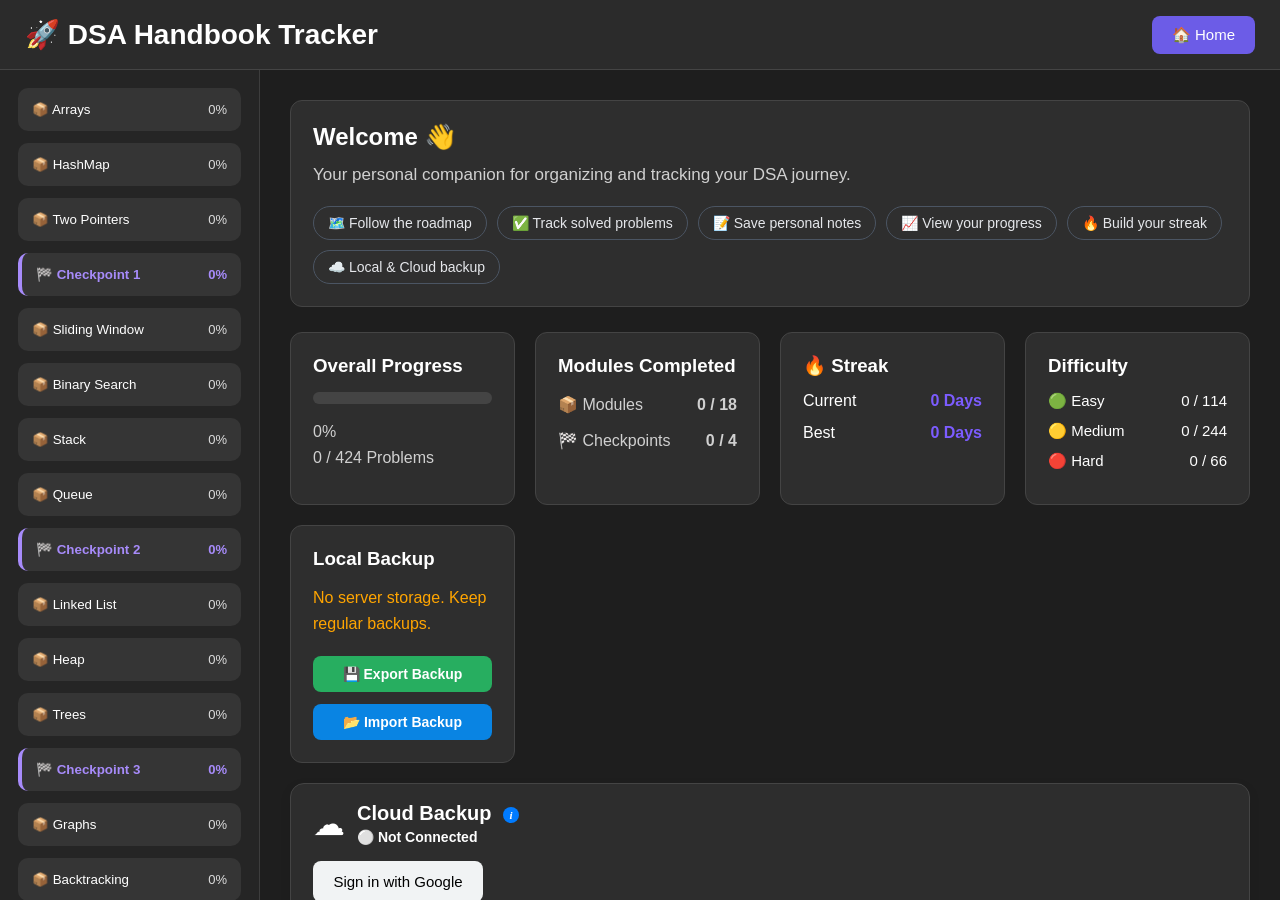
==== index.html @ e01d596f "change cloud sync layout and improve sync modal text confirmation" ====
<!DOCTYPE html>
<html lang="en">

<head>
    <meta charset="UTF-8">
    <meta name="viewport" content="width=device-width, initial-scale=1.0">
    <title>DSA Handbook Tracker</title>

    <link rel="icon" type="image/x-icon" href="./logos/favicon.ico">
    <link rel="icon" type="image/png" sizes="32x32" href="./logos/favicon-32x32.png">
    <link rel="icon" type="image/png" sizes="16x16" href="./logos/favicon-16x16.png">
    <link rel="apple-touch-icon" sizes="180x180" href="./logos/apple-touch-icon.png">

    <link href="https://cdn.jsdelivr.net/npm/quill@2/dist/quill.snow.css" rel="stylesheet">
    <link rel="stylesheet"
        href="https://cdnjs.cloudflare.com/ajax/libs/highlight.js/11.11.1/styles/github-dark.min.css">
    <link rel="stylesheet" href="style.css">
</head>

<body>

    <!-- ================= HEADER ================= -->

    <header class="topbar">
        <h1>🚀 DSA Handbook Tracker</h1>

        <button id="homeBtn" class="home-btn">
            🏠 Home
        </button>
    </header>

    <!-- ================= MAIN LAYOUT ================= -->

    <div id="dashboard">

        <!-- Sidebar -->
        
        <aside id="moduleList">
            <!-- Generated by JavaScript -->
        </aside>

        <!-- Content -->
         
        <main id="moduleContent">

            <!-- ================= HOME PAGE ================= -->

            <section id="homePage">
                <div class="dashboard-card">

                    <h2>Welcome 👋</h2>
                    <p class="welcome-subtitle">
                        Your personal companion for organizing and tracking your DSA journey.
                    </p>

                    <div class="welcome-features">
                        <span>🗺️ Follow the roadmap</span>
                        <span>✅ Track solved problems</span>
                        <span>📝 Save personal notes</span>
                        <span>📈 View your progress</span>
                        <span>🔥 Build your streak</span>
                        <span>☁️ Local & Cloud backup</span>
                    </div>

                </div>

                <div class="dashboard-grid">

                    <!-- Overall Progress -->

                    <div class="dashboard-card">
                        <h3>Overall Progress</h3>
                        <div class="progress-bar">
                            <div id="overallProgressBar"></div>
                        </div>
                        <p id="overallProgressText">
                            0%
                        </p>
                        <p id="overallSolvedText">
                            0 / 0 Problems
                        </p>
                    </div>

                    <!-- Modules Completed -->

                    <div class="dashboard-card">
                        <h3>Modules Completed</h3>
                        <p id="moduleCompletedText">
                            0 / 0
                        </p>
                    </div>

                    <!-- Streak -->

                    <div class="dashboard-card">
                        <h3>🔥 Streak</h3>
                        <div class="streak-item">
                            <span>Current</span>
                            <span id="currentStreak">0 Days</span>
                        </div>

                        <div class="streak-item">
                            <span>Best</span>
                            <span id="bestStreak">0 Days</span>
                        </div>
                    </div>

                    <!-- Difficulty Module -->

                    <div class="dashboard-card">
                        <h3>Difficulty</h3>

                        <div class="difficulty-row">
                            <span class="easy-text">🟢 Easy</span>
                            <span id="easyCount">0</span>
                        </div>

                        <div class="difficulty-row">
                            <span class="medium-text">🟡 Medium</span>
                            <span id="mediumCount">0</span>
                        </div>

                        <div class="difficulty-row">
                            <span class="hard-text">🔴 Hard</span>
                            <span id="hardCount">0</span>
                        </div>
                    </div>

                    <!-- Backup -->

                    <div class="dashboard-card">

                        <h3>Local Backup</h3>
                        <p style="color:orange">
                            No server storage.
                            Keep regular backups.
                        </p>

                        <div class="backup-buttons">
                            <button id="exportBtn">
                                💾 Export Backup
                            </button>
                            <button id="importBtn">
                                📂 Import Backup
                            </button>
                        </div>
                    </div>
                </div>

                <!-- ===========================
                    CLOUD SYNC
                ============================ -->

                <div class="cloud-sync-card">
                    <div class="cloud-header">
                        <span class="cloud-icon">☁</span>
                        <div>
                            <h3>
                                Cloud Backup
                                    <span 
                                    title="Useful for backing up data and syncing progress seamlessly across multiple devices." 
                                    style="background-color: #007bff; color: #ffffff; border: none; border-radius: 50%; width: 16px; height: 16px; padding: 0; font-size: 11px; font-weight: bold; font-family: 'Georgia', serif; font-style: italic; margin-left: 6px; vertical-align: middle; display: inline-flex; align-items: center; justify-content: center;">
                                    i
                                    </span>
                            </h3>
                            <!-- Minimal HTML native tooltip icon button -->
                            
                            <p id="syncStatus">
                                ⚪ Not Connected
                            </p>
                        </div>
                    </div>

                    <button
                        id="googleLoginBtn"
                        class="cloud-btn">
                        Sign in with Google
                    </button>

                    <div class="cloud-user-row">
                        <div id="userInfo" class="user-info" style="display:none;">
                            <img
                                id="userPhoto"
                                class="user-photo"
                                src=""
                                alt="User">
                            <div>
                                <div id="userName"></div>
                                <div id="userEmail"></div>
                            </div>
                        </div>

                        <div class="cloud-actions">
                            <button
                                id="uploadBtn"
                                class="cloud-btn primary"
                                style="display:none;">
                                ☁ Upload
                            </button>

                            <button
                                id="restoreBtn"
                                class="cloud-btn primary"
                                style="display:none;">
                                📥 Restore
                            </button>
                        </div>
                    </div>

                    <div class="cloud-signout">
                        <button
                            id="signOutBtn"
                            class="cloud-btn"
                            style="display:none;">
                            Sign Out
                        </button>
                    </div>
                </div>
            </section>

            <!-- ================= MODULE PAGE ================= -->

            <section id="modulePage">
                <!-- Generated by JavaScript -->
            </section>
            
            <footer class="footer">
                <p>
                    © 2026 DSA Handbook Tracker • Created by
                    <strong>Rakib Islam</strong>
                </p>

                <p>
                    📧 Email: irakib3698@gmail.com
                    &nbsp;|&nbsp;
                    💼 GitHub: github.com/rakib-islam98
                </p>
            </footer>
        </main>
    </div>

    <!-- ================= NOTES MODAL ================= -->

    <div id="noteModal" class="modal">
        <div class="modal-content">
            <div class="modal-header">
                <h2 id="noteTitle">
                    Pattern Notes
                </h2>
                <button id="closeModal">
                    ✕
                </button>
            </div>

            <!-- Later this textarea will become a Quill editor -->

            <div id="noteEditor" style="height:380px;"></div>
            <div class="modal-footer">
                <button id="editNoteBtn">
                    ✏ Edit
                </button>
                <button id="saveNoteBtn" style="display:none;">
                    💾 Save
                </button>
            </div>
        </div>
    </div>

    <div id="discardModal" class="modal">
        <div class="confirm-box">
            <h3>Discard Changes?</h3>
            <p>
                You have unsaved changes.

                They will be lost if you close now.
            </p>

            <div class="confirm-buttons">
                <button id="cancelDiscard">
                    Cancel
                </button>

                <button id="confirmDiscard">
                    Discard
                </button>
            </div>
        </div>
    </div>

    <div id="restoreModal" class="modal">
        <div class="confirm-box">
            <h3>📥 Restore Backup</h3>
            <p>
                This will overwrite your current progress, notes, and settings.

                This action cannot be undone.
            </p>

            <div class="confirm-buttons">
                <button id="cancelRestore">
                    Cancel
                </button>

                <button id="confirmRestore">
                    Restore Backup
                </button>
            </div>
        </div>
    </div>

    <div id="cloudRestoreModal" class="modal">
        <div class="confirm-box">
            <h3>☁ Cloud Backup Found</h3>
            <p>
                A backup was found in your Google Drive.
            </p>

            <div class="backup-info">
                <div class="backup-row">
                    <span><strong>Cloud Backup</strong></span>
                    <span id="cloudBackupTime">--</span>
                </div>
            </div>

            <p>
                Restoring will replace your current local progress.
                This action cannot be undone.
            </p>

            <div class="confirm-buttons">
                <button id="cancelCloudRestore">
                    Cancel
                </button>
                <button id="confirmCloudRestore">
                    Restore Backup
                </button>
            </div>
        </div>
    </div>

    <div id="cloudUploadModal" class="modal">
        <div class="confirm-box">
            <h3  id="uploadModalTitle"></h3>
            <p  id="uploadModalMessage"></p>

            <div class="confirm-buttons">
                <button id="cancelCloudUpload">
                    Cancel
                </button>
                <button id="confirmCloudUpload">
                    Upload
                </button>
            </div>
        </div>
    </div>

    <input
    type="file"
    id="importFile"
    accept=".json"
    style="display:none">

    <div id="toast"></div>

    <script src="https://cdn.jsdelivr.net/npm/quill@2/dist/quill.js"></script>
    <script src="https://cdnjs.cloudflare.com/ajax/libs/highlight.js/11.11.1/highlight.min.js"></script>
    <script src="https://cdnjs.cloudflare.com/ajax/libs/highlight.js/11.11.1/languages/java.min.js"></script>
    <script src="https://accounts.google.com/gsi/client"></script>
    <script src="script.js"></script>
    <script src="google-sync.js"></script>

</body>

</html>
---- style.css ----
/* ===========================
   GLOBAL
=========================== */

* {
    margin: 0;
    padding: 0;
    box-sizing: border-box;
}

body {
    font-family: Segoe UI, Arial, sans-serif;
    background: #1e1e1e;
    color: #ffffff;
    overflow: hidden;
}

/* ===========================
   HEADER
=========================== */

h2 {
    margin-bottom: 20px;
}

h3 {
    margin-bottom: 15px;
}

.practice h3 {
    margin-bottom: 20px;
}

.topbar {
    height: 70px;
    background: #2b2b2b;
    display: flex;
    justify-content: space-between;
    align-items: center;
    padding: 0 25px;
    border-bottom: 1px solid #444;
}

.topbar h1 {
    font-size: 28px;
    font-weight: 600;
}

.home-btn {
    background: #6c5ce7;
    color: white;
    border: none;
    padding: 10px 20px;
    border-radius: 8px;
    cursor: pointer;
    font-size: 15px;
    transition: .25s;
}

.home-btn:hover {
    background: #7f6fff;
}

/* ===========================
   LAYOUT
=========================== */

#dashboard {
    display: flex;
    height: calc(100vh - 70px);
}

/* ===========================
   SIDEBAR
=========================== */

#moduleList {
    width: 260px;
    background: #252525;
    padding: 18px;
    overflow-y: auto;
    border-right: 1px solid #3d3d3d;
}

.moduleButton {
    width: 100%;
    margin-bottom: 12px;
    padding: 14px;
    background: #353535;
    color: white;
    border: none;
    border-radius: 10px;
    cursor: pointer;
    text-align: left;
    transition: .25s;
    position: relative;
}

.moduleButton:hover {
    transform: translateX(5px);
    background: #505050;
}

.moduleButton.active {
    background: #6c5ce7;
}

.percent {
    float: right;
    color: #dddddd;
    font-size: 13px;
}

/* ===========================
   MAIN CONTENT
=========================== */

#moduleContent {
    flex: 1;
    overflow-y: auto;
    padding: 30px;
}

/* ===========================
   DASHBOARD
=========================== */

.dashboard-grid {
    display: grid;
    grid-template-columns: repeat(auto-fit, minmax(220px, 1fr));
    gap: 20px;
    margin-top: 25px;
}

.dashboard-card {
    background: #2e2e2e;
    padding: 22px;
    border-radius: 12px;
    border: 1px solid #444;
    transition: .25s;
    cursor: default;
}

.dashboard-card:hover {
    transform: translateY(-3px);
    box-shadow: 0 8px 18px rgba(0, 0, 0, .25);
}

.dashboard-card h2 {
    margin-bottom: 10px;
}

.dashboard-card h3 {
    margin-bottom: 15px;
}

.dashboard-card p {
    color: #d0d0d0;
    line-height: 1.6;
}

/* ===========================
   PROGRESS BAR
=========================== */

.progress-bar {
    width: 100%;
    height: 12px;
    background: #444;
    border-radius: 20px;
    overflow: hidden;
    margin: 15px 0;
}

#overallProgressBar {
    width: 0%;
    height: 100%;
    background: #6c5ce7;
    transition: .3s;
}

/* ===========================
   PATTERN CARD
=========================== */

.pattern {
    box-shadow: 0 3px 12px rgba(0, 0, 0, .25);
    border-radius: 12px;
    margin-bottom: 20px;
    overflow: hidden;
    border: 1px solid #444;
}

.pattern-header {
    display: flex;
    justify-content: space-between;
    align-items: center;
    padding: 16px 20px;
    cursor: pointer;
    background: #363636;
}

.pattern-left {
    display: flex;
    align-items: center;
    gap: 10px;
    cursor: pointer;
    flex: 1;
}

.arrow {
    font-size: 18px;
    width: 20px;
    text-align: center;
    transition: .2s;
}

.pattern-header:hover {
    background: #414141;
}

.pattern-title {
    font-size: 18px;
    font-weight: 600;
}

.toggle {
    font-size: 20px;
}

.pattern-body {
    max-height: 0;
    overflow: hidden;
    transition: max-height .35s ease;
    padding: 0 20px;
    margin-top: 12px;
}

.pattern-body.show {
    max-height: 1200px;
    padding: 20px;
}

/* ===========================
   CHECKBOXES
=========================== */

label {
    display: block;
    margin: 10px 0;
    cursor: pointer;
}

input[type="checkbox"] {
    width: 18px;
    height: 18px;
    margin-right: 10px;
    cursor: pointer;
}

/* ===========================
   NOTES BUTTON
=========================== */

.noteBtn {
    background: #0984e3;
    color: white;
    border: none;
    padding: 8px 15px;
    border-radius: 8px;
    cursor: pointer;
    margin-bottom: 18px;
}

.noteBtn:hover {
    background: #1aa1ff;
}

/* ===========================
   PRACTICE CARD
=========================== */

.practice {
    background: #2f2f2f;
    border-radius: 12px;
    padding: 20px;
    margin-top: 25px;
    border: 1px solid #444;
}

/* ===========================
   MODAL
=========================== */

.modal {
    display: none;
    position: fixed;
    inset: 0;
    background: rgba(0, 0, 0, .75);
    justify-content: center;
    align-items: center;
    z-index: 1000;
}

.modal.show {
    display: flex;
}

.modal-content{
    width:80%;
    max-width:950px;
    height:80vh;
    background:#2b2b2b;
    border-radius:12px;
    display:flex;
    flex-direction:column;
    overflow:hidden;
}

.modal-header {
    background: #363636;
    padding: 18px 24px;
    display: flex;
    justify-content: space-between;
    align-items: center;
}

.modal-header button {
    background: #ff4d4d;
    color: white;
    border: none;
    padding: 8px 14px;
    border-radius: 8px;
    cursor: pointer;
}

#noteEditor {
    flex:1;
    margin:20px;
}

.modal-footer{
    padding:18px 24px;
    display:flex;
    justify-content:flex-end;
    gap:12px;
    margin-top:auto;
    background:#363636;
    border-top:1px solid #555;
}

#saveNoteBtn {
    background: #27ae60;
    color: white;
    border: none;
    padding: 10px 20px;
    border-radius: 8px;
    cursor: pointer;
}

#saveNoteBtn:hover {
    background: #2ecc71;
}

#editNoteBtn {
    background: #0984e3;
    color: white;
    border: none;
    padding: 10px 20px;
    border-radius: 8px;
    cursor: pointer;
    transition: .25s;
    margin-right: 10px;
}

#editNoteBtn:hover {
    background: #1aa1ff;
}


.problem-row {
    display: flex;
    align-items: center;
    gap: 10px;
    margin: 8px 0;
}

.problem-name {
    flex: 1;
}

.tag {
    padding: 3px 10px;
    border-radius: 20px;
    font-size: 12px;
    color: white;
}

.easy {
    background: #2ecc71;
}

.medium {
    background: #f39c12;
}

.hard {
    background: #e74c3c;
}

.open-link {
    text-decoration: none;
    color: #7f6fff;
    font-weight: 600;
    transition: .2s;
}

.open-link:hover {
    color: #a98bff;
}

/* ===========================
   SCROLLBAR
=========================== */

::-webkit-scrollbar {
    width: 8px;
}

::-webkit-scrollbar-thumb {
    background: #555;
    border-radius: 20px;
}

::-webkit-scrollbar-thumb:hover {
    background: #777;
}

.fade {
    animation: fade .3s;
}

@keyframes fade {
    from {
        opacity: 0;
        transform: translateY(10px);
    }

    to {
        opacity: 1;
        transform: translateY(0);
    }
}

.platform {
    background: #3498db;
}

.problem-row:hover {
    background: #343434;
    border-radius: 8px;
}

.platform-logo {
    width: 70px;
    height: 24px;
    object-fit: contain;
    border-radius: 6px;
    background: #4d4b4b;
    padding: 2px 4px;
    border: 1px solid #4d4d4d;
    transition: .2s;
}

.platform-logo:hover {
    background: #4f4f4f;
    border-color: #6c5ce7;
    box-shadow: 0 0 8px rgba(108, 92, 231, .4);
}

.problem-note {
    cursor: pointer;
    user-select: none;
    font-size: 18px;
    transition: .2s;
}

.problem-note:hover {
    transform: scale(1.2);
}

/* ===========================
   QUILL
=========================== */

#noteEditor{
    flex:1;
    margin:20px;
}

.ql-toolbar.ql-snow{
    background:#2f2f2f;
    border:1px solid #555 !important;
    border-bottom:none !important;
    border-radius:10px 10px 0 0;
}

.ql-container.ql-snow{
    flex:1;
    display:flex;
    flex-direction:column;
    background:#1f1f1f;
    color:white;
    border:1px solid #555 !important;
    border-radius:0 0 10px 10px;
}

.ql-editor{
    flex:1;
    color:white;
    font-size:15px;
    line-height:1.8;
}

.ql-container.ql-disabled{
    background:#1f1f1f;
}

.ql-editor.ql-blank::before{
    color:#777;
    font-style:italic;
}

.confirm-box{
    width:420px;
    background:#2b2b2b;
    border-radius:12px;
    padding:25px;
    border:1px solid #555;
}

.confirm-box h3{
    margin-bottom:15px;
}

.confirm-box p{
    color:#ccc;
    line-height:1.7;
}

.confirm-buttons{
    margin-top:30px;
    display:flex;
    justify-content:flex-end;
    gap:12px;
}

.confirm-buttons button{
    border:none;
    border-radius:8px;
    padding:10px 20px;
    font-size:14px;
    font-weight:600;
    cursor:pointer;
    transition:.25s;
}

#cancelDiscard{
    background:#555;
    color:white;
}

#cancelDiscard:hover{
    background:#666;
    transform:translateY(-1px);
}

#confirmDiscard{
    background:#e74c3c;
    color:white;
}

#confirmDiscard:hover{
    background:#ff5a52;
    transform:translateY(-1px);
    box-shadow:0 0 12px rgba(231,76,60,.35);
}

/* ===========================
   BACKUP
=========================== */

.backup-buttons{
    display:flex;
    flex-direction:column;
    gap:12px;
    margin-top:20px;
}

.backup-buttons button{
    border:none;
    border-radius:8px;
    padding:10px;
    cursor:pointer;
    font-size:14px;
    font-weight:600;
    transition:.25s;
}

#exportBtn{
    background:#27ae60;
    color:white;
}

#exportBtn:hover{
    background:#2ecc71;
}

#importBtn{
    background:#0984e3;
    color:white;
}

#importBtn:hover{
    background:#1aa1ff;
}

#toast{
    position: fixed;
    bottom: 25px;
    right: 25px;
    min-width: 225px;
    max-width: 400px;
    text-align: center;
    padding: 14px 1px;
    background: #f6f4f4;
    border-radius: 8px;
    opacity: 0;
    transform: translateY(20px);
    transition: all .3s ease;
    pointer-events: none;
    z-index: 99999;
}

#toast.show{
    opacity: 1;
    transform: translateY(0);
}

#toast.success{
    background:#27ae60;
}

#toast.error{
    background:#e74c3c;
}

#toast.info{
    background:#3498db;
}

#toast.warning{
    background:#f39c12;
}

/* ===========================
   CLOUD SYNC
=========================== */

#syncStatus{
    color:white;
    font-weight:600;
}

.cloud-sync-card{
    background: #2d2d2d;
    border: 1px solid #444;
    color: white;
    border-radius:14px;
    padding:18px 22px;
    margin-top:20px;
    box-shadow:0 4px 12px rgba(0,0,0,.08);
}

.cloud-header{
    display:flex;
    align-items:center;
    gap:12px;
    margin-bottom:16px;
}

.cloud-icon{
    font-size:32px;
}

.cloud-header h3{
    margin:0;
    font-size:20px;
}

.cloud-header p{
    margin-top:4px;
    color:#666;
    font-size:14px;
}

.user-info{
    display:flex;
    align-items:center;
    gap:12px;
}

.user-photo{
    width:36px;
    height:36px;
    border-radius:50%;
    object-fit:cover;
}

#userName{
    font-weight:600;
}

#userEmail{
    font-size:13px;
    color:#666;
}

.cloud-actions{
    display:flex;
    flex-direction:column;
    gap:10px;
}

.cloud-user-row{
    display:flex;
    justify-content:space-between;
    align-items:center;
    margin-top:16px;
}

.cloud-signout{
    display:flex;
    justify-content:center;
    margin-top:16px;
}

.cloud-btn{
    width:170px;
    margin:0;
    display:block;
    padding:12px;
    border:none;
    border-radius:8px;
    cursor:pointer;
    font-size:15px;
    margin-top:2px;
    transition:.2s;
}

.cloud-btn:hover{
    transform:translateY(-1px);
}

.cloud-btn.primary{
    background:#1976d2;
    color:white;
}

.cloud-btn:not(.primary){
    background:#f1f3f4;
}

.difficulty-row{
    display:flex;
    justify-content:space-between;
    margin:12px 0;
    font-size:15px;
}

.streak-item{
    display:flex;
    justify-content:space-between;
    align-items:center;

    margin:14px 0;
    font-size:16px;
}

.streak-item span:last-child{
    font-weight:700;
    color:#7c5cff;
}

.pattern-count {
    color: #7dd3fc;
    font-weight: 700;
}

.checkpoint-subtitle{
    color:#bdbdbd;
    margin-top:-8px;
    margin-bottom:20px;
}

.checkpoint-title{
    color:#a78bfa;
}

.checkpointButton{
    border-left: 4px solid #a78bfa;
    color: #a78bfa;
    font-weight: 600;
}

.checkpointButton .percent{
    color:#a78bfa;
}

.completion-row{
    display:flex;
    justify-content:space-between;
    align-items:center;
    margin-bottom:10px;
}

.completion-row:last-child{
    margin-bottom:0;
}

.completion-row span:last-child{
    font-weight:600;
}

/* ===========================
   FOOTER
=========================== */

.footer{
    margin-top:40px;
    padding:18px 20px;
    text-align:center;
    color:#bdbdbd;
    font-size:14px;
    border-top:1px solid #444;
    line-height:1.8;
}

.footer strong{
    color:#ffffff;
}

.footer a{
    color:#7dd3fc;
    text-decoration:none;
}

.footer a:hover{
    text-decoration:underline;
}

.welcome-subtitle{
    margin:10px 0 18px;
    color:#cfcfcf;
    font-size:17px;
}

.welcome-features{
    display:flex;
    flex-wrap:wrap;
    gap:10px;
}

.welcome-features span{
    padding:8px 14px;
    border:1px solid #4b5563;
    border-radius:999px;
    background:#2f2f2f;
    font-size:14px;
    color:#e5e7eb;
}

.backup-info{
    margin:16px 0;
    padding:12px;
    border:1px solid #3d3d3d;
    border-radius:8px;
    background:#1f1f1f;
}

.backup-row{
    display:flex;
    justify-content:space-between;
    align-items:center;
    padding:6px 0;
}

.backup-row:not(:last-child){
    border-bottom:1px solid #3a3a3a;
}
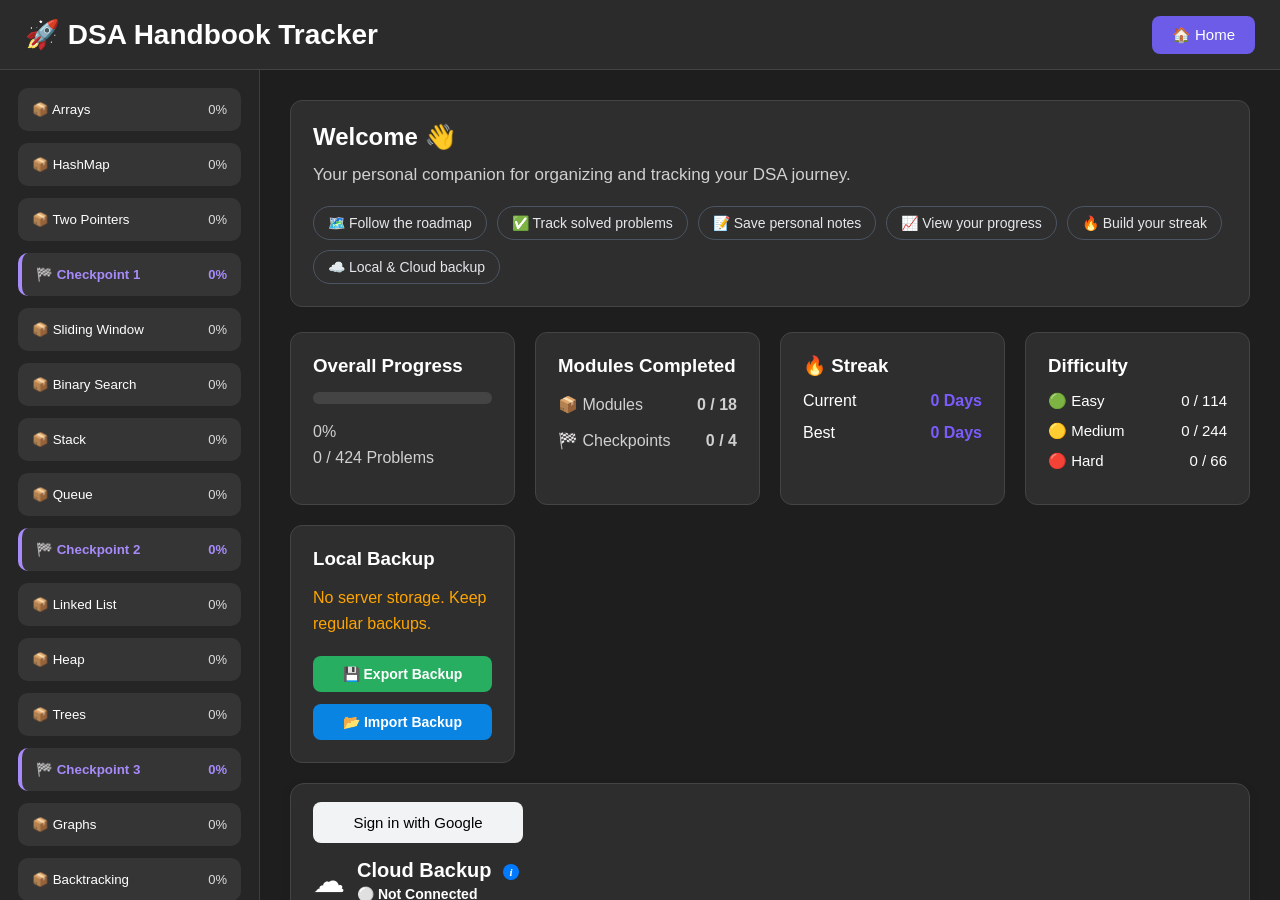
==== commit 8f49146e: "make ui responsive" ====
--- a/index.html
+++ b/index.html
@@ -22,15 +22,29 @@
     <!-- ================= HEADER ================= -->
 
     <header class="topbar">
-        <h1>🚀 DSA Handbook Tracker</h1>
-
-        <button id="homeBtn" class="home-btn">
-            🏠 Home
-        </button>
+        <h1>
+            <span class="desktop-title">
+                🚀 DSA Handbook Tracker
+            </span>
+            <span class="mobile-title">
+                🚀 DSA Tracker
+            </span>
+        </h1>
+        <div class="topbar-actions">
+            <button id="menuBtn" class="menu-btn">
+                <span class="desktop-text">☰ Modules</span>
+                <span class="mobile-text">☰</span>
+            </button>
+            <button id="homeBtn" class="home-btn">
+                <span class="desktop-text">🏠 Home</span>
+                <span class="mobile-text">🏠</span>
+            </button>
+        </div>
     </header>
 
     <!-- ================= MAIN LAYOUT ================= -->
 
+    <div id="sidebarOverlay"></div>
     <div id="dashboard">
 
         <!-- Sidebar -->
@@ -152,44 +166,46 @@
                 ============================ -->
 
                 <div class="cloud-sync-card">
-                    <div class="cloud-header">
-                        <span class="cloud-icon">☁</span>
-                        <div>
-                            <h3>
-                                Cloud Backup
-                                    <span 
-                                    title="Useful for backing up data and syncing progress seamlessly across multiple devices." 
-                                    style="background-color: #007bff; color: #ffffff; border: none; border-radius: 50%; width: 16px; height: 16px; padding: 0; font-size: 11px; font-weight: bold; font-family: 'Georgia', serif; font-style: italic; margin-left: 6px; vertical-align: middle; display: inline-flex; align-items: center; justify-content: center;">
-                                    i
-                                    </span>
-                            </h3>
-                            <!-- Minimal HTML native tooltip icon button -->
-                            
-                            <p id="syncStatus">
-                                ⚪ Not Connected
-                            </p>
-                        </div>
-                    </div>
-
                     <button
                         id="googleLoginBtn"
                         class="cloud-btn">
                         Sign in with Google
                     </button>
 
-                    <div class="cloud-user-row">
-                        <div id="userInfo" class="user-info" style="display:none;">
-                            <img
-                                id="userPhoto"
-                                class="user-photo"
-                                src=""
-                                alt="User">
-                            <div>
-                                <div id="userName"></div>
-                                <div id="userEmail"></div>
+                    <div class="cloud-layout">
+                        <!-- LEFT SIDE -->
+                        <div class="cloud-left">
+                            <div class="cloud-header">
+                                <span class="cloud-icon">☁</span>
+                                <div>
+                                    <h3>
+                                        Cloud Backup
+                                        <span
+                                            title="Useful for backing up data and syncing progress seamlessly across multiple devices."
+                                            style="background:#007bff;color:#fff;border:none;border-radius:50%;width:16px;height:16px;padding:0;font-size:11px;font-weight:bold;font-family:'Georgia',serif;font-style:italic;margin-left:6px;vertical-align:middle;display:inline-flex;align-items:center;justify-content:center;">
+                                            i
+                                        </span>
+                                    </h3>
+                                    <p id="syncStatus">
+                                        ⚪ Not Connected
+                                    </p>
+                                </div>
                             </div>
-                        </div>
-
+
+                            <div id="userInfo" class="user-info" style="display:none;">
+                                <img
+                                    id="userPhoto"
+                                    class="user-photo"
+                                    src=""
+                                    alt="User">
+                                <div>
+                                    <div id="userName"></div>
+                                    <div id="userEmail"></div>
+                                </div>
+                            </div>
+                        </div>
+
+                        <!-- RIGHT SIDE -->
                         <div class="cloud-actions">
                             <button
                                 id="uploadBtn"
@@ -197,7 +213,6 @@
                                 style="display:none;">
                                 ☁ Upload
                             </button>
-
                             <button
                                 id="restoreBtn"
                                 class="cloud-btn primary"
--- a/style.css
+++ b/style.css
@@ -18,6 +18,64 @@
 /* ===========================
    HEADER
 =========================== */
+
+.topbar-actions{
+    display:flex;
+    align-items:center;
+    gap:8px;
+}
+
+.mobile-title{
+    display:none;
+}
+
+.mobile-text{
+    display:none;
+}
+
+@media (max-width:768px){
+    .desktop-title{
+        display:none;
+    }
+
+    .mobile-title{
+        display:inline;
+    }
+
+    .desktop-text{
+        display:none;
+    }
+
+    .mobile-text{
+        display:inline;
+    }
+
+    .topbar-actions{
+        gap:8px;
+    }
+
+    .menu-btn,
+    .home-btn{
+        width:42px;
+        height:42px;
+        padding:0;
+
+        display:flex;
+        align-items:center;
+        justify-content:center;
+    }
+}
+
+.menu-btn{
+    display:none;
+    background:#353535;
+    color:white;
+    border:none;
+    padding:10px 16px;
+    border-radius:8px;
+    cursor:pointer;
+    font-size:15px;
+}
 
 h2 {
     margin-bottom: 20px;
@@ -664,8 +722,12 @@
 }
 
 /* ===========================
-   CLOUD SYNC
-=========================== */
+   CLOUD BACKUP
+=========================== */
+
+#googleLoginBtn {
+    margin-bottom: 16px;
+}
 
 #syncStatus{
     color:white;
@@ -673,20 +735,31 @@
 }
 
 .cloud-sync-card{
-    background: #2d2d2d;
-    border: 1px solid #444;
-    color: white;
+    background:#2d2d2d;
+    border:1px solid #444;
+    color:white;
     border-radius:14px;
     padding:18px 22px;
     margin-top:20px;
     box-shadow:0 4px 12px rgba(0,0,0,.08);
 }
 
+.cloud-layout{
+    display:flex;
+    justify-content:space-between;
+    align-items:flex-start;
+    gap:30px;
+}
+
+.cloud-left{
+    flex:1;
+}
+
 .cloud-header{
     display:flex;
     align-items:center;
     gap:12px;
-    margin-bottom:16px;
+    margin-bottom:18px;
 }
 
 .cloud-icon{
@@ -711,14 +784,15 @@
 }
 
 .user-photo{
-    width:36px;
-    height:36px;
+    width:42px;
+    height:42px;
     border-radius:50%;
     object-fit:cover;
 }
 
 #userName{
     font-weight:600;
+    font-size:20px;
 }
 
 #userEmail{
@@ -729,32 +803,15 @@
 .cloud-actions{
     display:flex;
     flex-direction:column;
-    gap:10px;
-}
-
-.cloud-user-row{
-    display:flex;
-    justify-content:space-between;
-    align-items:center;
-    margin-top:16px;
-}
-
-.cloud-signout{
-    display:flex;
-    justify-content:center;
-    margin-top:16px;
 }
 
 .cloud-btn{
-    width:170px;
-    margin:0;
-    display:block;
+    width:210px;
     padding:12px;
     border:none;
     border-radius:8px;
     cursor:pointer;
     font-size:15px;
-    margin-top:2px;
     transition:.2s;
 }
 
@@ -765,11 +822,55 @@
 .cloud-btn.primary{
     background:#1976d2;
     color:white;
+    margin-bottom: 16px;
 }
 
 .cloud-btn:not(.primary){
     background:#f1f3f4;
 }
+
+.cloud-signout{
+    display:flex;
+    justify-content:center;
+}
+
+/* ===========================
+   MOBILE RESPONSIVE
+=========================== */
+
+@media (max-width: 768px){
+    .cloud-layout{
+        flex-direction: column;
+        gap: 18px;
+    }
+
+    .cloud-left{
+        width: 100%;
+    }
+
+    .cloud-actions{
+        width: 100%;
+        flex-direction: column;
+    }
+
+    .cloud-btn{
+        width:180px;
+    }
+
+    .cloud-btn{
+        width: 100%;
+    }
+
+    .cloud-sync-card{
+        margin-top:16px;
+    }
+
+    .cloud-signout .cloud-btn{
+        width: 180px;
+    }
+}
+
+/*Dashboard*/
 
 .difficulty-row{
     display:flex;
@@ -897,4 +998,76 @@
 
 .backup-row:not(:last-child){
     border-bottom:1px solid #3a3a3a;
+}
+
+/* ===========================
+   MOBILE DRAWER
+=========================== */
+
+#sidebarOverlay{
+    display:none;
+}
+
+@media (max-width:768px){
+    .menu-btn{
+        display:block;
+    }
+
+    #moduleContent{
+        padding:16px;
+    }
+
+    .moduleButton{
+        padding:12px;
+        font-size:15px;
+    }
+
+    #moduleList{
+        position:fixed;
+        left:-240px;
+        top:70px;
+        width:240px;
+        height:calc(100vh - 70px);
+        z-index:1000;
+        transition:left .28s cubic-bezier(.22,.61,.36,1);
+    }
+
+    #moduleList.open{
+        left:0;
+    }
+
+    #sidebarOverlay{
+        display:block;
+        position:fixed;
+        inset:0;
+        background:rgba(0,0,0,.45);
+        backdrop-filter:blur(3px);
+        opacity:0;
+        pointer-events:none;
+        transition:.3s;
+        z-index:999;
+    }
+
+    #sidebarOverlay.show{
+        opacity:1;
+        pointer-events:auto;
+    }
+
+    #moduleContent{
+        width:100%;
+        flex:1;
+    }
+
+    .dashboard-grid{
+        grid-template-columns:1fr;
+    }
+
+    .dashboard-card{
+        padding:18px;
+    }
+
+    .footer{
+        font-size:12px;
+        padding:14px;
+    }
 }
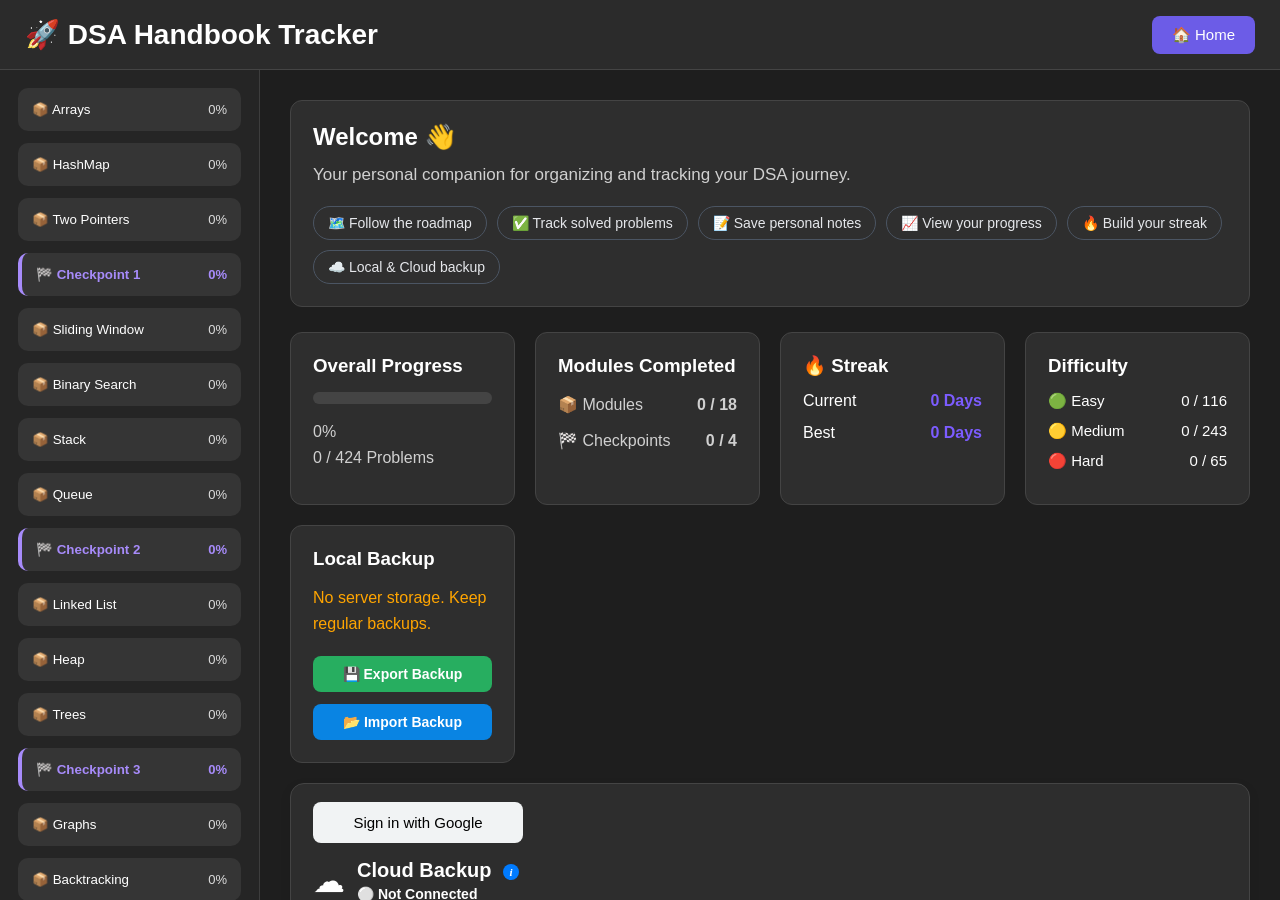
==== commit 15c48864: "fix streak bug and modify two pointer pattern 2 name" ====
--- a/index.html
+++ b/index.html
@@ -48,13 +48,13 @@
     <div id="dashboard">
 
         <!-- Sidebar -->
-        
+
         <aside id="moduleList">
             <!-- Generated by JavaScript -->
         </aside>
 
         <!-- Content -->
-         
+
         <main id="moduleContent">
 
             <!-- ================= HOME PAGE ================= -->
@@ -166,9 +166,7 @@
                 ============================ -->
 
                 <div class="cloud-sync-card">
-                    <button
-                        id="googleLoginBtn"
-                        class="cloud-btn">
+                    <button id="googleLoginBtn" class="cloud-btn">
                         Sign in with Google
                     </button>
 
@@ -193,11 +191,7 @@
                             </div>
 
                             <div id="userInfo" class="user-info" style="display:none;">
-                                <img
-                                    id="userPhoto"
-                                    class="user-photo"
-                                    src=""
-                                    alt="User">
+                                <img id="userPhoto" class="user-photo" src="" alt="User">
                                 <div>
                                     <div id="userName"></div>
                                     <div id="userEmail"></div>
@@ -207,26 +201,17 @@
 
                         <!-- RIGHT SIDE -->
                         <div class="cloud-actions">
-                            <button
-                                id="uploadBtn"
-                                class="cloud-btn primary"
-                                style="display:none;">
+                            <button id="uploadBtn" class="cloud-btn primary" style="display:none;">
                                 ☁ Upload
                             </button>
-                            <button
-                                id="restoreBtn"
-                                class="cloud-btn primary"
-                                style="display:none;">
+                            <button id="restoreBtn" class="cloud-btn primary" style="display:none;">
                                 📥 Restore
                             </button>
                         </div>
                     </div>
 
                     <div class="cloud-signout">
-                        <button
-                            id="signOutBtn"
-                            class="cloud-btn"
-                            style="display:none;">
+                        <button id="signOutBtn" class="cloud-btn" style="display:none;">
                             Sign Out
                         </button>
                     </div>
@@ -238,7 +223,7 @@
             <section id="modulePage">
                 <!-- Generated by JavaScript -->
             </section>
-            
+
             <footer class="footer">
                 <p>
                     © 2026 DSA Handbook Tracker • Created by
@@ -246,9 +231,15 @@
                 </p>
 
                 <p>
-                    📧 Email: irakib3698@gmail.com
+                    📧 Email:
+                    <a href="mailto:irakib3698@gmail.com">
+                        irakib3698@gmail.com
+                    </a>
                     &nbsp;|&nbsp;
-                    💼 GitHub: github.com/rakib-islam98
+                    💼 GitHub:
+                    <a href="https://github.com/rakib-islam98" target="_blank" rel="noopener noreferrer">
+                        github.com/rakib-islam98
+                    </a>
                 </p>
             </footer>
         </main>
@@ -355,8 +346,8 @@
 
     <div id="cloudUploadModal" class="modal">
         <div class="confirm-box">
-            <h3  id="uploadModalTitle"></h3>
-            <p  id="uploadModalMessage"></p>
+            <h3 id="uploadModalTitle"></h3>
+            <p id="uploadModalMessage"></p>
 
             <div class="confirm-buttons">
                 <button id="cancelCloudUpload">
@@ -369,11 +360,7 @@
         </div>
     </div>
 
-    <input
-    type="file"
-    id="importFile"
-    accept=".json"
-    style="display:none">
+    <input type="file" id="importFile" accept=".json" style="display:none">
 
     <div id="toast"></div>
 
--- a/style.css
+++ b/style.css
@@ -97,6 +97,9 @@
     align-items: center;
     padding: 0 25px;
     border-bottom: 1px solid #444;
+    position: sticky;
+    top: 0;
+    z-index: 1100;
 }
 
 .topbar h1 {
@@ -169,6 +172,15 @@
     font-size: 13px;
 }
 
+.moduleCompleted{
+    border:1px solid #2ecc71;
+    background:#1f3b2a;
+}
+
+.moduleCompleted:hover{
+    background:#295337;
+}
+
 /* ===========================
    MAIN CONTENT
 =========================== */
@@ -314,6 +326,11 @@
     height: 18px;
     margin-right: 10px;
     cursor: pointer;
+}
+
+.checkpointCompleted{
+    border:1px solid #9b6dff;
+    background:#3a2c5d;
 }
 
 /* ===========================
@@ -350,6 +367,13 @@
    MODAL
 =========================== */
 
+@media (max-width:768px){
+    .modal-content{
+        width:95%;
+        height:90vh;
+    }
+}
+
 .modal {
     display: none;
     position: fixed;
@@ -392,17 +416,15 @@
     cursor: pointer;
 }
 
-#noteEditor {
-    flex:1;
-    margin:20px;
-}
-
 .modal-footer{
-    padding:18px 24px;
+    flex-shrink:0;
     display:flex;
     justify-content:flex-end;
+    align-items:center;
     gap:12px;
-    margin-top:auto;
+
+    padding:12px 20px;
+
     background:#363636;
     border-top:1px solid #555;
 }
@@ -428,7 +450,6 @@
     border-radius: 8px;
     cursor: pointer;
     transition: .25s;
-    margin-right: 10px;
 }
 
 #editNoteBtn:hover {
@@ -443,9 +464,30 @@
     margin: 8px 0;
 }
 
-.problem-name {
-    flex: 1;
-}
+.problem-content{
+    flex:1;
+}
+
+.problem-top{
+    display:flex;
+    justify-content:space-between;
+    align-items:center;
+    gap:12px;
+}
+
+.problem-bottom{
+    display:flex;
+    align-items:center;
+    gap:12px;
+    margin-top:8px;
+}
+
+.problem-name{
+    display:flex;
+    align-items:center;
+    gap:4px;
+}
+
 
 .tag {
     padding: 3px 10px;
@@ -553,36 +595,59 @@
 
 #noteEditor{
     flex:1;
+    min-height:0;
+    display:flex;
+    flex-direction:column;
     margin:20px;
-}
+    overflow:hidden;
+}
+
+/* Toolbar */
 
 .ql-toolbar.ql-snow{
+    flex-shrink:0;
     background:#2f2f2f;
     border:1px solid #555 !important;
     border-bottom:none !important;
     border-radius:10px 10px 0 0;
 }
 
+/* Editor Container */
+
 .ql-container.ql-snow{
     flex:1;
+    min-height:0;
+
     display:flex;
     flex-direction:column;
+
+    overflow:hidden;
+
     background:#1f1f1f;
     color:white;
+
     border:1px solid #555 !important;
     border-radius:0 0 10px 10px;
 }
 
+/* Editor */
+
 .ql-editor{
     flex:1;
+    overflow-y:auto;
+
     color:white;
     font-size:15px;
     line-height:1.8;
 }
 
+/* Read-only mode */
+
 .ql-container.ql-disabled{
     background:#1f1f1f;
 }
+
+/* Placeholder */
 
 .ql-editor.ql-blank::before{
     color:#777;
@@ -1023,13 +1088,16 @@
     }
 
     #moduleList{
-        position:fixed;
-        left:-240px;
-        top:70px;
-        width:240px;
-        height:calc(100vh - 70px);
-        z-index:1000;
-        transition:left .28s cubic-bezier(.22,.61,.36,1);
+        position: fixed;
+        top: 0;
+        left: -240px;
+        width: 240px;
+        height: 100dvh;
+        padding-top: 72px;
+        overflow-y: auto;
+        overflow-x: hidden;
+        z-index: 1050;
+        transition: left .28s cubic-bezier(.22,.61,.36,1);
     }
 
     #moduleList.open{
@@ -1070,4 +1138,56 @@
         font-size:12px;
         padding:14px;
     }
+
+    /* ===========================
+    MOBILE PROBLEM ROW
+    =========================== */
+
+    .problem-id{
+        display:none;
+    }
+
+    .problem-row{
+        display:flex;
+        align-items:flex-start;
+        gap:12px;
+        padding:12px 0;
+    }
+
+    .problem-row input{
+        margin-top:4px;
+        flex-shrink:0;
+    }
+
+    .problem-content{
+        flex:1;
+    }
+
+    .problem-top{
+        display:flex;
+        justify-content:space-between;
+        align-items:flex-start;
+        gap:10px;
+    }
+
+    .problem-bottom{
+        display:flex;
+        align-items:center;
+        gap:14px;
+        margin-top:10px;
+    }
+
+    .problem-name{
+        flex:1;
+    }
+
+    .platform-logo{
+        width:60px;
+        height:22px;
+    }
+
+    .tag{
+        padding:4px 10px;
+        font-size:12px;
+    }
 }
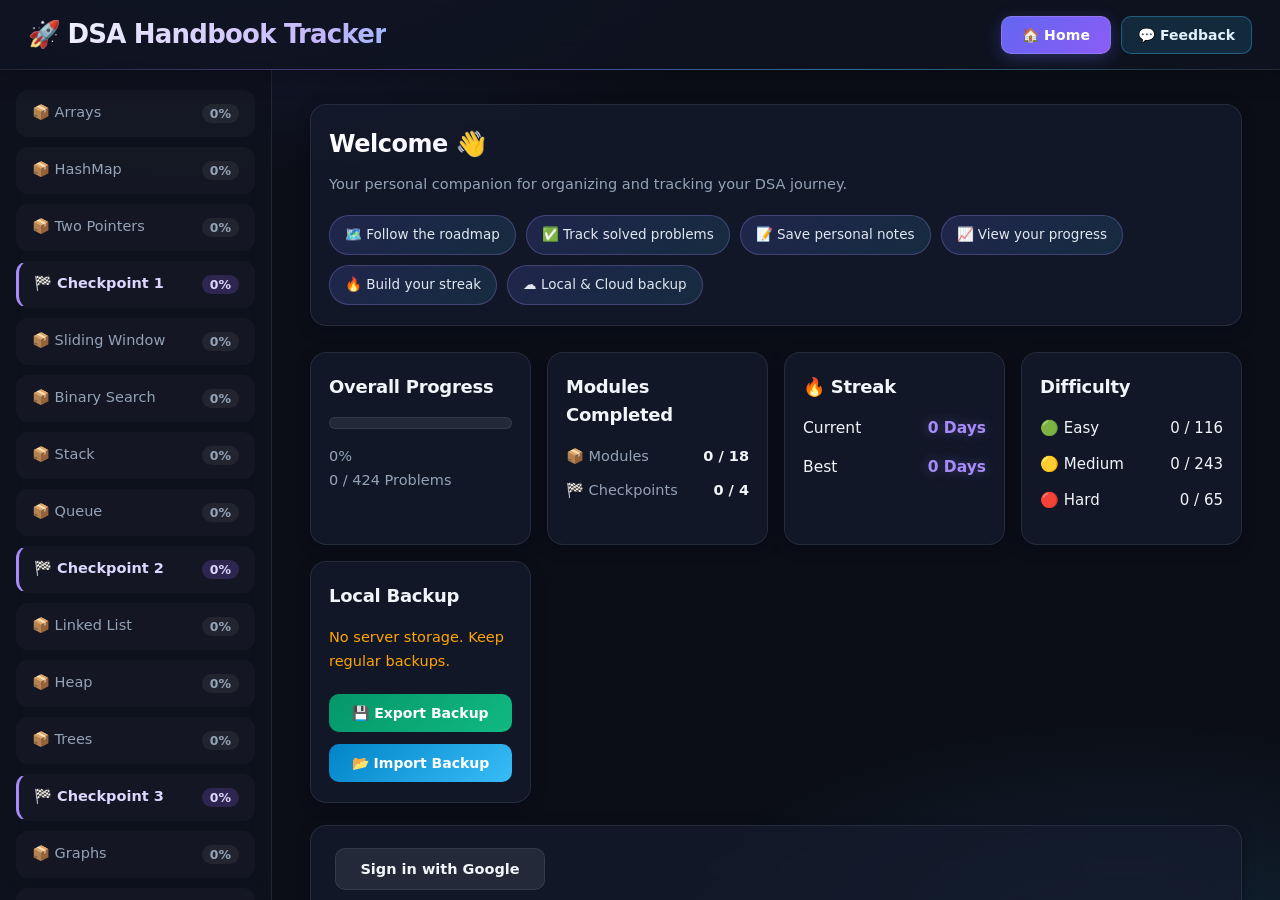
==== commit 99013381: "modify ui, add feedback, revise, search filter, SEO optimization" ====
--- a/index.html
+++ b/index.html
@@ -4,7 +4,44 @@
 <head>
     <meta charset="UTF-8">
     <meta name="viewport" content="width=device-width, initial-scale=1.0">
-    <title>DSA Handbook Tracker</title>
+    <title>DSA Handbook Tracker — Master Data Structures & Algorithms Patterns</title>
+    <meta name="description"
+        content="Free interactive DSA Handbook Tracker to organize your Data Structures and Algorithms journey. Follow structured DSA patterns, track solved coding problems, save notes, and sync progress.">
+    <meta name="keywords"
+        content="DSA, DSA handbook tracker, DSA tracker, DSA patterns, data structures and algorithms, coding interview roadmap, leetcode tracker, algorithm patterns">
+    <meta name="author" content="Rakib Islam">
+    <meta name="robots" content="index, follow">
+    <link rel="canonical" href="https://dsa-handbook-tracker.rakib98.workers.dev/">
+
+    <!-- Open Graph (for social & search previews) -->
+    <meta property="og:type" content="website">
+    <meta property="og:title" content="DSA Handbook Tracker — Master DSA Patterns & Track Progress">
+    <meta property="og:description"
+        content="Follow a structured DSA roadmap, track solved problems by difficulty, save rich pattern notes, and sync your coding streak.">
+    <meta property="og:url" content="https://dsa-handbook-tracker.rakib98.workers.dev/">
+
+    <!-- Twitter Card -->
+    <meta name="twitter:card" content="summary">
+    <meta name="twitter:title" content="DSA Handbook Tracker">
+    <meta name="twitter:description"
+        content="Interactive DSA pattern roadmap, problem tracker, notes editor, and cloud sync.">
+
+    <!-- Structured Data for Google -->
+    <script type="application/ld+json">
+    {
+    "@context": "https://schema.org",
+    "@type": "WebApplication",
+    "name": "DSA Handbook Tracker",
+    "url": "https://dsa-handbook-tracker.rakib98.workers.dev/",
+    "description": "Interactive web app for tracking Data Structures and Algorithms (DSA) patterns, solved problems, study streaks, and personal notes.",
+    "applicationCategory": "EducationalApplication",
+    "operatingSystem": "Web",
+    "author": {
+        "@type": "Person",
+        "name": "Rakib Islam"
+    }
+    }
+    </script>
 
     <link rel="icon" type="image/x-icon" href="./logos/favicon.ico">
     <link rel="icon" type="image/png" sizes="32x32" href="./logos/favicon-32x32.png">
@@ -24,10 +61,10 @@
     <header class="topbar">
         <h1>
             <span class="desktop-title">
-                🚀 DSA Handbook Tracker
+                <span class="emoji">🚀</span> DSA Handbook Tracker
             </span>
             <span class="mobile-title">
-                🚀 DSA Tracker
+                <span class="emoji">🚀</span> DSA Tracker
             </span>
         </h1>
         <div class="topbar-actions">
@@ -39,6 +76,10 @@
                 <span class="desktop-text">🏠 Home</span>
                 <span class="mobile-text">🏠</span>
             </button>
+            <button id="feedbackBtn" class="feedback-btn" title="Report a bug or share feedback">
+                <span class="desktop-text">💬 Feedback</span>
+                <span class="mobile-text">💬</span>
+            </button>
         </div>
     </header>
 
@@ -62,7 +103,7 @@
             <section id="homePage">
                 <div class="dashboard-card">
 
-                    <h2>Welcome 👋</h2>
+                    <h2>Welcome <span class="emoji">👋</span></h2>
                     <p class="welcome-subtitle">
                         Your personal companion for organizing and tracking your DSA journey.
                     </p>
@@ -241,6 +282,12 @@
                         github.com/rakib-islam98
                     </a>
                 </p>
+
+                <p>
+                    <a href="privacy.html">Privacy Policy</a>
+                    &nbsp;|&nbsp;
+                    <a href="terms.html">Terms of Service</a>
+                </p>
             </footer>
         </main>
     </div>
@@ -272,6 +319,65 @@
         </div>
     </div>
 
+
+    <!-- =========================
+    PATTERN GUIDE MODAL
+========================= -->
+
+    <div id="patternGuideModal" class="modal">
+
+        <div class="pattern-guide">
+
+            <!-- HEADER -->
+
+            <div class="pattern-guide-header">
+
+                <div class="pattern-guide-heading">
+
+                    <div class="pattern-guide-label">
+                        📖 PATTERN GUIDE
+                    </div>
+
+                    <h2 id="patternGuideTitle">
+                        Pattern Guide
+                    </h2>
+
+                </div>
+
+
+                <button id="patternGuideClose" type="button" class="pattern-guide-close"
+                    aria-label="Close pattern guide">
+                    ✕
+                </button>
+
+            </div>
+
+
+            <!-- PATTERN GUIDE CONTENT -->
+
+            <div id="patternGuideEditor" class="pattern-guide-editor">
+            </div>
+
+
+            <!-- FOOTER -->
+
+            <div class="pattern-guide-footer">
+
+                <span>
+                    Learn → Understand → Practice → Recognize
+                </span>
+
+                <button id="patternGuideDone" type="button" class="pattern-guide-done">
+                    Done
+                </button>
+
+            </div>
+
+        </div>
+
+    </div>
+
+
     <div id="discardModal" class="modal">
         <div class="confirm-box">
             <h3>Discard Changes?</h3>
@@ -360,6 +466,46 @@
         </div>
     </div>
 
+    <div id="feedbackModal" class="modal">
+        <div class="confirm-box feedback-box">
+            <div class="feedback-header">
+                <h3>💬 Send Feedback</h3>
+                <button id="closeFeedbackModal" type="button" class="pattern-guide-close"
+                    aria-label="Close feedback">✕</button>
+            </div>
+            <p class="feedback-subtitle">Found a broken link, bug, or have a suggestion? Drop a quick message below.</p>
+            <form id="feedbackForm" action="https://formspree.io/f/xbgoppyn" method="POST">
+                <!-- Honeypot spam trap (keep hidden) -->
+                <input type="text" name="_gotcha" style="display:none">
+
+                <div class="feedback-field">
+                    <label for="feedbackType">Category</label>
+                    <select id="feedbackType" name="category">
+                        <option value="Bug / Broken Link">🐞 Bug / Broken Link</option>
+                        <option value="Improvement">💡 Improvement / Idea</option>
+                        <option value="General">💬 General Feedback</option>
+                    </select>
+                </div>
+
+                <div class="feedback-field">
+                    <label for="feedbackEmail">Your Email</label>
+                    <input type="email" id="feedbackEmail" name="email" placeholder="you@example.com" required>
+                </div>
+
+                <div class="feedback-field">
+                    <label for="feedbackMessage">Message</label>
+                    <textarea id="feedbackMessage" name="message" rows="4" placeholder="Describe the issue or idea..."
+                        required></textarea>
+                </div>
+
+                <div class="confirm-buttons">
+                    <button type="button" id="cancelFeedback">Cancel</button>
+                    <button type="submit" id="submitFeedbackBtn">Send</button>
+                </div>
+            </form>
+        </div>
+    </div>
+
     <input type="file" id="importFile" accept=".json" style="display:none">
 
     <div id="toast"></div>
--- a/style.css
+++ b/style.css
@@ -1,184 +1,408 @@
-/* ===========================
-   GLOBAL
-=========================== */
-
-* {
+/* ==========================================================================
+   THEME: TOKYO MIDNIGHT — LUMINOUS INK & GLASSMORPHISM
+   Renovated UI stylesheet with fluid ink animations, elevated readability,
+   and interactive micro-transitions.
+   ========================================================================== */
+
+:root {
+    --bg-base: #0b0e17;
+    --bg-surface: #121726;
+    --bg-elevated: #192033;
+    --bg-glass: rgba(22, 28, 46, 0.72);
+    --bg-glass-hover: rgba(30, 38, 62, 0.88);
+
+    --border-subtle: rgba(148, 163, 184, 0.14);
+    --border-strong: rgba(167, 139, 250, 0.36);
+
+    --text-primary: #f1f5f9;
+    --text-secondary: #94a3b8;
+    --text-muted: #64748b;
+
+    --ink-violet: #8b5cf6;
+    --ink-violet-bright: #a78bfa;
+    --ink-indigo: #6366f1;
+    --ink-cyan: #38bdf8;
+    --ink-emerald: #10b981;
+    --ink-emerald-bright: #34d399;
+    --ink-amber: #f59e0b;
+    --ink-rose: #f43f5e;
+
+    --gradient-ink: linear-gradient(135deg, #6366f1 0%, #8b5cf6 50%, #38bdf8 100%);
+    --gradient-ink-soft: linear-gradient(135deg, rgba(99, 102, 241, 0.18), rgba(56, 189, 248, 0.12));
+
+    --shadow-sm: 0 4px 14px rgba(2, 6, 23, 0.35);
+    --shadow-md: 0 12px 32px rgba(2, 6, 23, 0.5);
+    --shadow-lg: 0 24px 64px rgba(2, 6, 23, 0.75);
+    --glow-violet: 0 0 22px rgba(139, 92, 246, 0.32);
+    --glow-cyan: 0 0 20px rgba(56, 189, 248, 0.25);
+
+    --ease-ink: cubic-bezier(0.22, 1, 0.36, 1);
+    --ease-spring: cubic-bezier(0.34, 1.56, 0.64, 1);
+}
+
+/* ===========================
+   GLOBAL & TYPOGRAPHY
+=========================== */
+
+*,
+*::before,
+*::after {
     margin: 0;
     padding: 0;
     box-sizing: border-box;
 }
 
 body {
-    font-family: Segoe UI, Arial, sans-serif;
-    background: #1e1e1e;
+    font-family: 'Inter', 'Plus Jakarta Sans', 'Segoe UI', system-ui, -apple-system, sans-serif;
+    background-color: var(--bg-base);
+    background-image:
+        radial-gradient(ellipse 80% 50% at 15% -10%, rgba(99, 102, 241, 0.16), transparent 60%),
+        radial-gradient(ellipse 65% 45% at 88% 105%, rgba(56, 189, 248, 0.12), transparent 55%);
+    color: var(--text-primary);
+    line-height: 1.6;
+    -webkit-font-smoothing: antialiased;
+    -moz-osx-font-smoothing: grayscale;
+    overflow: hidden;
+}
+
+::selection {
+    background: rgba(139, 92, 246, 0.38);
     color: #ffffff;
-    overflow: hidden;
-}
-
-/* ===========================
-   HEADER
-=========================== */
-
-.topbar-actions{
-    display:flex;
-    align-items:center;
-    gap:8px;
-}
-
-.mobile-title{
-    display:none;
-}
-
-.mobile-text{
-    display:none;
-}
-
-@media (max-width:768px){
-    .desktop-title{
-        display:none;
-    }
-
-    .mobile-title{
-        display:inline;
-    }
-
-    .desktop-text{
-        display:none;
-    }
-
-    .mobile-text{
-        display:inline;
-    }
-
-    .topbar-actions{
-        gap:8px;
-    }
-
-    .menu-btn,
-    .home-btn{
-        width:42px;
-        height:42px;
-        padding:0;
-
-        display:flex;
-        align-items:center;
-        justify-content:center;
-    }
-}
-
-.menu-btn{
-    display:none;
-    background:#353535;
-    color:white;
-    border:none;
-    padding:10px 16px;
-    border-radius:8px;
-    cursor:pointer;
-    font-size:15px;
+}
+
+button,
+a,
+input {
+    font-family: inherit;
+}
+
+:focus-visible {
+    outline: 2px solid var(--ink-violet-bright);
+    outline-offset: 2px;
 }
 
 h2 {
     margin-bottom: 20px;
+    font-size: 1.5rem;
+    font-weight: 700;
+    letter-spacing: -0.02em;
+    color: var(--text-primary);
 }
 
 h3 {
-    margin-bottom: 15px;
+    margin-bottom: 14px;
+    font-size: 1.125rem;
+    font-weight: 600;
+    letter-spacing: -0.015em;
+    color: var(--text-primary);
 }
 
 .practice h3 {
-    margin-bottom: 20px;
-}
+    margin-bottom: 18px;
+}
+
+/* ===========================
+   KEYFRAME INK ANIMATIONS
+=========================== */
+
+@keyframes inkTextFlow {
+    0% { background-position: 0% 50%; }
+    50% { background-position: 100% 50%; }
+    100% { background-position: 0% 50%; }
+}
+
+@keyframes inkShimmer {
+    0% { transform: translateX(-100%); }
+    100% { transform: translateX(220%); }
+}
+
+@keyframes inkPulseRing {
+    0% {
+        box-shadow: 0 0 0 0 rgba(139, 92, 246, 0.45);
+    }
+    70% {
+        box-shadow: 0 0 0 10px rgba(139, 92, 246, 0);
+    }
+    100% {
+        box-shadow: 0 0 0 0 rgba(139, 92, 246, 0);
+    }
+}
+
+@keyframes fade {
+    from {
+        opacity: 0;
+        transform: translateY(12px) scale(0.99);
+    }
+    to {
+        opacity: 1;
+        transform: translateY(0) scale(1);
+    }
+}
+
+@keyframes modalInkIn {
+    from {
+        opacity: 0;
+        transform: translateY(16px) scale(0.96);
+    }
+    to {
+        opacity: 1;
+        transform: translateY(0) scale(1);
+    }
+}
+
+.fade {
+    animation: fade 0.35s var(--ease-ink) both;
+}
+
+/* ===========================
+   HEADER / TOPBAR
+=========================== */
 
 .topbar {
     height: 70px;
-    background: #2b2b2b;
+    background: rgba(15, 20, 34, 0.82);
+    backdrop-filter: blur(16px);
+    -webkit-backdrop-filter: blur(16px);
     display: flex;
     justify-content: space-between;
     align-items: center;
-    padding: 0 25px;
-    border-bottom: 1px solid #444;
+    padding: 0 28px;
+    border-bottom: 1px solid var(--border-subtle);
     position: sticky;
     top: 0;
     z-index: 1100;
+    box-shadow: 0 4px 24px rgba(0, 0, 0, 0.25);
+}
+
+.topbar::after {
+    content: "";
+    position: absolute;
+    left: 0;
+    right: 0;
+    bottom: -1px;
+    height: 1px;
+    background: linear-gradient(90deg, transparent, rgba(139, 92, 246, 0.45), rgba(56, 189, 248, 0.45), transparent);
+    pointer-events: none;
 }
 
 .topbar h1 {
-    font-size: 28px;
-    font-weight: 600;
-}
-
-.home-btn {
-    background: #6c5ce7;
-    color: white;
-    border: none;
-    padding: 10px 20px;
-    border-radius: 8px;
+    font-size: 26px;
+    font-weight: 800;
+    letter-spacing: -0.03em;
+    background: linear-gradient(120deg, #f8fafc 0%, #c4b5fd 38%, #38bdf8 70%, #f8fafc 100%);
+    background-size: 220% auto;
+    -webkit-background-clip: text;
+    background-clip: text;
+    color: transparent;
+    animation: inkTextFlow 8s ease infinite;
+}
+
+.topbar h1 .emoji,
+.dashboard-card h2 .emoji {
+    background: none;
+    -webkit-background-clip: initial;
+    background-clip: initial;
+    color: #ffffff;
+    -webkit-text-fill-color: #ffffff;
+}
+
+.topbar-actions {
+    display: flex;
+    align-items: center;
+    gap: 10px;
+}
+
+.mobile-title,
+.mobile-text {
+    display: none;
+}
+
+.menu-btn {
+    display: none;
+    background: var(--bg-elevated);
+    color: var(--text-primary);
+    border: 1px solid var(--border-subtle);
+    padding: 10px 16px;
+    border-radius: 10px;
     cursor: pointer;
     font-size: 15px;
-    transition: .25s;
-}
-
-.home-btn:hover {
-    background: #7f6fff;
-}
-
-/* ===========================
-   LAYOUT
-=========================== */
-
-#dashboard {
-    display: flex;
-    height: calc(100vh - 70px);
-}
-
-/* ===========================
-   SIDEBAR
-=========================== */
-
-#moduleList {
-    width: 260px;
-    background: #252525;
-    padding: 18px;
-    overflow-y: auto;
-    border-right: 1px solid #3d3d3d;
-}
-
-.moduleButton {
-    width: 100%;
-    margin-bottom: 12px;
-    padding: 14px;
-    background: #353535;
-    color: white;
-    border: none;
+    font-weight: 500;
+    transition: background 0.2s var(--ease-ink), border-color 0.2s var(--ease-ink), transform 0.2s var(--ease-ink);
+}
+
+.menu-btn:hover {
+    background: rgba(139, 92, 246, 0.18);
+    border-color: var(--border-strong);
+}
+
+/* Ink-fill button effect */
+.home-btn {
+    position: relative;
+    overflow: hidden;
+    isolation: isolate;
+    background: linear-gradient(135deg, #6366f1, #8b5cf6);
+    color: #ffffff;
+    border: 1px solid rgba(255, 255, 255, 0.14);
+    padding: 10px 20px;
     border-radius: 10px;
     cursor: pointer;
+    font-size: 14px;
+    font-weight: 600;
+    letter-spacing: 0.01em;
+    box-shadow: 0 4px 16px rgba(99, 102, 241, 0.32);
+    transition: transform 0.25s var(--ease-spring), box-shadow 0.25s var(--ease-ink);
+}
+
+.home-btn::before {
+    content: "";
+    position: absolute;
+    inset: 0;
+    background: radial-gradient(circle at center, rgba(56, 189, 248, 0.55) 0%, transparent 70%);
+    transform: scale(0);
+    opacity: 0;
+    transition: transform 0.45s var(--ease-ink), opacity 0.35s ease;
+    z-index: -1;
+}
+
+.home-btn:hover {
+    transform: translateY(-2px);
+    box-shadow: 0 8px 24px rgba(139, 92, 246, 0.45);
+}
+
+.home-btn:hover::before {
+    transform: scale(2.2);
+    opacity: 1;
+}
+
+.home-btn:active {
+    transform: translateY(0) scale(0.97);
+}
+
+/* ===========================
+   LAYOUT
+=========================== */
+
+#dashboard {
+    display: flex;
+    height: calc(100vh - 70px);
+}
+
+/* ===========================
+   SIDEBAR
+=========================== */
+
+#moduleList {
+    width: 272px;
+    background: rgba(14, 18, 30, 0.86);
+    backdrop-filter: blur(12px);
+    padding: 20px 16px;
+    overflow-y: auto;
+    border-right: 1px solid var(--border-subtle);
+}
+
+.moduleButton {
+    position: relative;
+    overflow: hidden;
+    isolation: isolate;
+    width: 100%;
+    margin-bottom: 10px;
+    padding: 13px 15px;
+    background: rgba(255, 255, 255, 0.03);
+    color: var(--text-secondary);
+    border: 1px solid transparent;
+    border-radius: 12px;
+    cursor: pointer;
     text-align: left;
-    transition: .25s;
-    position: relative;
+    font-size: 14.5px;
+    font-weight: 500;
+    transition:
+        transform 0.25s var(--ease-ink),
+        background 0.25s var(--ease-ink),
+        color 0.2s ease,
+        border-color 0.25s ease,
+        box-shadow 0.25s ease;
+}
+
+.moduleButton::before {
+    content: "";
+    position: absolute;
+    left: 0;
+    top: 20%;
+    bottom: 20%;
+    width: 3px;
+    border-radius: 0 4px 4px 0;
+    background: var(--gradient-ink);
+    transform: scaleY(0);
+    transition: transform 0.25s var(--ease-spring);
+}
+
+.moduleButton::after {
+    content: "";
+    position: absolute;
+    inset: 0;
+    background: radial-gradient(circle at 15% 50%, rgba(139, 92, 246, 0.18), transparent 70%);
+    opacity: 0;
+    transition: opacity 0.3s ease;
+    z-index: -1;
 }
 
 .moduleButton:hover {
-    transform: translateX(5px);
-    background: #505050;
+    transform: translateX(4px);
+    background: rgba(255, 255, 255, 0.06);
+    color: var(--text-primary);
+    border-color: var(--border-subtle);
+}
+
+.moduleButton:hover::before {
+    transform: scaleY(0.75);
+}
+
+.moduleButton:hover::after {
+    opacity: 1;
 }
 
 .moduleButton.active {
-    background: #6c5ce7;
+    background: linear-gradient(135deg, rgba(99, 102, 241, 0.28), rgba(139, 92, 246, 0.22));
+    color: #ffffff;
+    font-weight: 600;
+    border-color: var(--border-strong);
+    box-shadow: 0 6px 20px rgba(99, 102, 241, 0.22);
+}
+
+.moduleButton.active::before {
+    transform: scaleY(1);
 }
 
 .percent {
     float: right;
-    color: #dddddd;
-    font-size: 13px;
-}
-
-.moduleCompleted{
-    border:1px solid #2ecc71;
-    background:#1f3b2a;
-}
-
-.moduleCompleted:hover{
-    background:#295337;
+    color: var(--text-secondary);
+    font-size: 12.5px;
+    font-weight: 600;
+    font-variant-numeric: tabular-nums;
+    padding: 2px 8px;
+    border-radius: 999px;
+    background: rgba(255, 255, 255, 0.06);
+}
+
+.moduleButton.active .percent {
+    background: rgba(167, 139, 250, 0.25);
+    color: #ede9fe;
+}
+
+.moduleCompleted {
+    border-color: rgba(16, 185, 129, 0.35);
+    background: rgba(16, 185, 129, 0.09);
+    color: #d1fae5;
+}
+
+.moduleCompleted:hover {
+    background: rgba(16, 185, 129, 0.16);
+    border-color: rgba(52, 211, 153, 0.55);
+}
+
+.moduleCompleted .percent {
+    background: rgba(16, 185, 129, 0.2);
+    color: var(--ink-emerald-bright);
 }
 
 /* ===========================
@@ -188,45 +412,78 @@
 #moduleContent {
     flex: 1;
     overflow-y: auto;
-    padding: 30px;
-}
-
-/* ===========================
-   DASHBOARD
+    padding: 34px 38px;
+}
+
+/* ===========================
+   DASHBOARD CARDS
 =========================== */
 
 .dashboard-grid {
     display: grid;
-    grid-template-columns: repeat(auto-fit, minmax(220px, 1fr));
-    gap: 20px;
-    margin-top: 25px;
+    grid-template-columns: repeat(auto-fit, minmax(175px, 1fr));
+    gap: 16px;
+    margin-top: 26px;
 }
 
 .dashboard-card {
-    background: #2e2e2e;
-    padding: 22px;
-    border-radius: 12px;
-    border: 1px solid #444;
-    transition: .25s;
+    position: relative;
+    overflow: hidden;
+    background: var(--bg-glass);
+    backdrop-filter: blur(14px);
+    -webkit-backdrop-filter: blur(14px);
+    padding: 20px 18px;
+    border-radius: 16px;
+    border: 1px solid var(--border-subtle);
+    box-shadow: var(--shadow-sm);
+    transition:
+        transform 0.3s var(--ease-ink),
+        border-color 0.3s ease,
+        box-shadow 0.3s ease,
+        background 0.3s ease;
     cursor: default;
 }
 
+.dashboard-card::before {
+    content: "";
+    position: absolute;
+    top: 0;
+    left: 12%;
+    right: 12%;
+    height: 1px;
+    background: linear-gradient(90deg, transparent, rgba(167, 139, 250, 0.6), rgba(56, 189, 248, 0.6), transparent);
+    opacity: 0;
+    transition: opacity 0.3s ease;
+}
+
 .dashboard-card:hover {
-    transform: translateY(-3px);
-    box-shadow: 0 8px 18px rgba(0, 0, 0, .25);
+    transform: translateY(-4px);
+    background: var(--bg-glass-hover);
+    border-color: var(--border-strong);
+    box-shadow: var(--shadow-md), var(--glow-violet);
+}
+
+.dashboard-card:hover::before {
+    opacity: 1;
 }
 
 .dashboard-card h2 {
     margin-bottom: 10px;
+    background: linear-gradient(120deg, #ffffff, #c4b5fd);
+    -webkit-background-clip: text;
+    background-clip: text;
+    color: transparent;
 }
 
 .dashboard-card h3 {
     margin-bottom: 15px;
+    color: var(--text-primary);
 }
 
 .dashboard-card p {
-    color: #d0d0d0;
-    line-height: 1.6;
+    color: var(--text-secondary);
+    line-height: 1.65;
+    font-size: 14.5px;
 }
 
 /* ===========================
@@ -236,17 +493,30 @@
 .progress-bar {
     width: 100%;
     height: 12px;
-    background: #444;
-    border-radius: 20px;
+    background: rgba(255, 255, 255, 0.08);
+    border: 1px solid var(--border-subtle);
+    border-radius: 999px;
     overflow: hidden;
-    margin: 15px 0;
+    margin: 16px 0;
 }
 
 #overallProgressBar {
+    position: relative;
     width: 0%;
     height: 100%;
-    background: #6c5ce7;
-    transition: .3s;
+    background: var(--gradient-ink);
+    border-radius: 999px;
+    box-shadow: 0 0 14px rgba(139, 92, 246, 0.55);
+    transition: width 0.5s var(--ease-ink);
+    overflow: hidden;
+}
+
+#overallProgressBar::after {
+    content: "";
+    position: absolute;
+    inset: 0;
+    background: linear-gradient(90deg, transparent, rgba(255, 255, 255, 0.4), transparent);
+    animation: inkShimmer 2.4s infinite;
 }
 
 /* ===========================
@@ -254,71 +524,101 @@
 =========================== */
 
 .pattern {
-    box-shadow: 0 3px 12px rgba(0, 0, 0, .25);
-    border-radius: 12px;
+    background: var(--bg-glass);
+    backdrop-filter: blur(12px);
+    box-shadow: var(--shadow-sm);
+    border-radius: 16px;
     margin-bottom: 20px;
     overflow: hidden;
-    border: 1px solid #444;
+    border: 1px solid var(--border-subtle);
+    transition: border-color 0.25s ease, box-shadow 0.25s ease;
+}
+
+.pattern:hover {
+    border-color: rgba(167, 139, 250, 0.28);
+    box-shadow: var(--shadow-md);
 }
 
 .pattern-header {
     display: flex;
     justify-content: space-between;
     align-items: center;
-    padding: 16px 20px;
+    gap: 20px;
+    padding: 18px 22px;
     cursor: pointer;
-    background: #363636;
+    background: rgba(255, 255, 255, 0.03);
+    transition: background 0.2s ease;
+}
+
+.pattern-header:hover {
+    background: rgba(139, 92, 246, 0.09);
 }
 
 .pattern-left {
     display: flex;
     align-items: center;
-    gap: 10px;
+    gap: 12px;
     cursor: pointer;
     flex: 1;
+    min-width: 0;
 }
 
 .arrow {
+    font-size: 16px;
+    width: 24px;
+    height: 24px;
+    display: inline-flex;
+    align-items: center;
+    justify-content: center;
+    border-radius: 6px;
+    background: rgba(255, 255, 255, 0.06);
+    color: var(--ink-violet-bright);
+    transition: transform 0.25s var(--ease-spring), background 0.2s ease;
+}
+
+.pattern-header:hover .arrow {
+    background: rgba(139, 92, 246, 0.22);
+}
+
+.pattern-title {
+    margin: 0;
     font-size: 18px;
-    width: 20px;
-    text-align: center;
-    transition: .2s;
-}
-
-.pattern-header:hover {
-    background: #414141;
-}
-
-.pattern-title {
-    font-size: 18px;
-    font-weight: 600;
+    font-weight: 650;
+    letter-spacing: -0.015em;
+    line-height: 1.35;
+    color: var(--text-primary);
+    min-width: 0;
 }
 
 .toggle {
     font-size: 20px;
+    color: var(--text-secondary);
 }
 
 .pattern-body {
     max-height: 0;
     overflow: hidden;
-    transition: max-height .35s ease;
-    padding: 0 20px;
-    margin-top: 12px;
+    opacity: 0;
+    transition: max-height 0.4s var(--ease-ink), padding 0.3s ease, opacity 0.3s ease;
+    padding: 0 22px;
 }
 
 .pattern-body.show {
-    max-height: 1200px;
-    padding: 20px;
-}
-
-/* ===========================
-   CHECKBOXES
+    max-height: 1400px;
+    opacity: 1;
+    padding: 20px 22px 22px;
+    border-top: 1px solid var(--border-subtle);
+}
+
+/* ===========================
+   CHECKBOXES & CHECKPOINTS
 =========================== */
 
 label {
     display: block;
     margin: 10px 0;
     cursor: pointer;
+    color: var(--text-primary);
 }
 
 input[type="checkbox"] {
@@ -326,239 +626,264 @@
     height: 18px;
     margin-right: 10px;
     cursor: pointer;
-}
-
-.checkpointCompleted{
-    border:1px solid #9b6dff;
-    background:#3a2c5d;
-}
-
-/* ===========================
-   NOTES BUTTON
+    accent-color: var(--ink-violet);
+    transition: transform 0.15s var(--ease-spring);
+}
+
+input[type="checkbox"]:checked {
+    transform: scale(1.08);
+}
+
+.checkpointCompleted {
+    border: 1px solid rgba(167, 139, 250, 0.45);
+    background: linear-gradient(135deg, rgba(99, 102, 241, 0.16), rgba(139, 92, 246, 0.1));
+    box-shadow: inset 0 0 20px rgba(139, 92, 246, 0.08);
+}
+
+/* ===========================
+   NOTES & PATTERN ACTION BUTTONS
 =========================== */
 
 .noteBtn {
-    background: #0984e3;
-    color: white;
-    border: none;
-    padding: 8px 15px;
-    border-radius: 8px;
+    position: relative;
+    overflow: hidden;
+    background: rgba(56, 189, 248, 0.15);
+    color: #bae6fd;
+    border: 1px solid rgba(56, 189, 248, 0.38);
+    padding: 8px 16px;
+    border-radius: 10px;
     cursor: pointer;
     margin-bottom: 18px;
+    font-weight: 500;
+    transition: all 0.25s var(--ease-ink);
 }
 
 .noteBtn:hover {
-    background: #1aa1ff;
-}
-
-/* ===========================
-   PRACTICE CARD
+    background: #0284c7;
+    color: #ffffff;
+    border-color: #38bdf8;
+    box-shadow: var(--glow-cyan);
+}
+
+.pattern-actions {
+    display: flex;
+    align-items: center;
+    justify-content: flex-end;
+    gap: 10px;
+    flex-shrink: 0;
+}
+
+.pattern-actions .learnPatternBtn,
+.pattern-actions .noteBtn {
+    position: relative;
+    overflow: hidden;
+    isolation: isolate;
+    height: 38px;
+    min-height: 38px;
+    padding: 0 16px;
+    display: inline-flex;
+    align-items: center;
+    justify-content: center;
+    box-sizing: border-box;
+    border-radius: 10px;
+    font-size: 13.5px;
+    font-weight: 600;
+    cursor: pointer;
+    white-space: nowrap;
+    line-height: 1;
+    margin: 0;
+    transition:
+        background 0.2s var(--ease-ink),
+        border-color 0.2s var(--ease-ink),
+        transform 0.22s var(--ease-spring),
+        box-shadow 0.25s ease;
+}
+
+.pattern-actions .learnPatternBtn {
+    background: linear-gradient(135deg, #6366f1, #8b5cf6);
+    color: #ffffff;
+    border: 1px solid rgba(255, 255, 255, 0.14);
+    box-shadow: 0 4px 12px rgba(99, 102, 241, 0.28);
+}
+
+.pattern-actions .learnPatternBtn::before,
+.pattern-actions .noteBtn::before {
+    content: "";
+    position: absolute;
+    inset: 0;
+    background: radial-gradient(circle, rgba(255, 255, 255, 0.28) 0%, transparent 70%);
+    transform: scale(0);
+    opacity: 0;
+    transition: transform 0.4s var(--ease-ink), opacity 0.3s ease;
+    z-index: -1;
+}
+
+.pattern-actions .learnPatternBtn:hover {
+    transform: translateY(-2px);
+    box-shadow: 0 6px 20px rgba(139, 92, 246, 0.45);
+}
+
+.pattern-actions .noteBtn {
+    background: rgba(56, 189, 248, 0.14);
+    color: #e0f2fe;
+    border: 1px solid rgba(56, 189, 248, 0.35);
+}
+
+.pattern-actions .noteBtn:hover {
+    background: #0284c7;
+    color: #ffffff;
+    border-color: #38bdf8;
+    transform: translateY(-2px);
+    box-shadow: 0 6px 18px rgba(56, 189, 248, 0.32);
+}
+
+.pattern-actions .learnPatternBtn:hover::before,
+.pattern-actions .noteBtn:hover::before {
+    transform: scale(2.2);
+    opacity: 1;
+}
+
+.pattern-actions .learnPatternBtn:active,
+.pattern-actions .noteBtn:active {
+    transform: translateY(0) scale(0.97);
+}
+
+/* ===========================
+   PRACTICE CARD & PROBLEM ROWS
 =========================== */
 
 .practice {
-    background: #2f2f2f;
-    border-radius: 12px;
-    padding: 20px;
-    margin-top: 25px;
-    border: 1px solid #444;
-}
-
-/* ===========================
-   MODAL
-=========================== */
-
-@media (max-width:768px){
-    .modal-content{
-        width:95%;
-        height:90vh;
-    }
-}
-
-.modal {
-    display: none;
-    position: fixed;
-    inset: 0;
-    background: rgba(0, 0, 0, .75);
-    justify-content: center;
-    align-items: center;
-    z-index: 1000;
-}
-
-.modal.show {
-    display: flex;
-}
-
-.modal-content{
-    width:80%;
-    max-width:950px;
-    height:80vh;
-    background:#2b2b2b;
-    border-radius:12px;
-    display:flex;
-    flex-direction:column;
-    overflow:hidden;
-}
-
-.modal-header {
-    background: #363636;
-    padding: 18px 24px;
+    background: var(--bg-glass);
+    backdrop-filter: blur(12px);
+    border-radius: 16px;
+    padding: 22px;
+    margin-top: 26px;
+    border: 1px solid var(--border-subtle);
+    box-shadow: var(--shadow-sm);
+}
+
+.problem-row {
+    position: relative;
+    display: flex;
+    align-items: center;
+    gap: 12px;
+    margin: 6px 0;
+    padding: 10px 12px;
+    border-radius: 10px;
+    border: 1px solid transparent;
+    transition: background 0.2s ease, border-color 0.2s ease, transform 0.2s var(--ease-ink);
+}
+
+.problem-row::before {
+    content: "";
+    position: absolute;
+    left: 0;
+    top: 22%;
+    bottom: 22%;
+    width: 3px;
+    border-radius: 4px;
+    background: var(--gradient-ink);
+    transform: scaleY(0);
+    transition: transform 0.22s var(--ease-spring);
+}
+
+.problem-row:hover {
+    background: rgba(255, 255, 255, 0.045);
+    border-color: var(--border-subtle);
+    transform: translateX(3px);
+}
+
+.problem-row:hover::before {
+    transform: scaleY(1);
+}
+
+.problem-content {
+    flex: 1;
+}
+
+.problem-top {
     display: flex;
     justify-content: space-between;
     align-items: center;
-}
-
-.modal-header button {
-    background: #ff4d4d;
-    color: white;
-    border: none;
-    padding: 8px 14px;
-    border-radius: 8px;
-    cursor: pointer;
-}
-
-.modal-footer{
-    flex-shrink:0;
-    display:flex;
-    justify-content:flex-end;
-    align-items:center;
-    gap:12px;
-
-    padding:12px 20px;
-
-    background:#363636;
-    border-top:1px solid #555;
-}
-
-#saveNoteBtn {
-    background: #27ae60;
-    color: white;
-    border: none;
-    padding: 10px 20px;
-    border-radius: 8px;
-    cursor: pointer;
-}
-
-#saveNoteBtn:hover {
-    background: #2ecc71;
-}
-
-#editNoteBtn {
-    background: #0984e3;
-    color: white;
-    border: none;
-    padding: 10px 20px;
-    border-radius: 8px;
-    cursor: pointer;
-    transition: .25s;
-}
-
-#editNoteBtn:hover {
-    background: #1aa1ff;
-}
-
-
-.problem-row {
-    display: flex;
-    align-items: center;
-    gap: 10px;
-    margin: 8px 0;
-}
-
-.problem-content{
-    flex:1;
-}
-
-.problem-top{
-    display:flex;
-    justify-content:space-between;
-    align-items:center;
-    gap:12px;
-}
-
-.problem-bottom{
-    display:flex;
-    align-items:center;
-    gap:12px;
-    margin-top:8px;
-}
-
-.problem-name{
-    display:flex;
-    align-items:center;
-    gap:4px;
-}
-
+    gap: 12px;
+}
+
+.problem-bottom {
+    display: flex;
+    align-items: center;
+    gap: 12px;
+    margin-top: 8px;
+}
+
+.problem-name {
+    display: flex;
+    align-items: center;
+    gap: 6px;
+    font-weight: 500;
+    color: var(--text-primary);
+}
 
 .tag {
-    padding: 3px 10px;
-    border-radius: 20px;
-    font-size: 12px;
-    color: white;
+    padding: 4px 11px;
+    border-radius: 999px;
+    font-size: 11.5px;
+    font-weight: 700;
+    letter-spacing: 0.03em;
+    text-transform: uppercase;
 }
 
 .easy {
-    background: #2ecc71;
+    background: rgba(16, 185, 129, 0.16);
+    color: #34d399;
+    border: 1px solid rgba(52, 211, 153, 0.35);
 }
 
 .medium {
-    background: #f39c12;
+    background: rgba(245, 158, 11, 0.16);
+    color: #fbbf24;
+    border: 1px solid rgba(251, 191, 36, 0.35);
 }
 
 .hard {
-    background: #e74c3c;
+    background: rgba(244, 63, 94, 0.16);
+    color: #fb7185;
+    border: 1px solid rgba(251, 113, 133, 0.35);
+}
+
+.platform {
+    background: rgba(56, 189, 248, 0.16);
+    color: #38bdf8;
+    border: 1px solid rgba(56, 189, 248, 0.35);
 }
 
 .open-link {
+    position: relative;
     text-decoration: none;
-    color: #7f6fff;
+    color: var(--ink-violet-bright);
     font-weight: 600;
-    transition: .2s;
+    font-size: 14px;
+    transition: color 0.2s ease;
+}
+
+.open-link::after {
+    content: "";
+    position: absolute;
+    left: 0;
+    bottom: -2px;
+    width: 100%;
+    height: 1.5px;
+    background: var(--gradient-ink);
+    transform: scaleX(0);
+    transform-origin: left;
+    transition: transform 0.28s var(--ease-ink);
 }
 
 .open-link:hover {
-    color: #a98bff;
-}
-
-/* ===========================
-   SCROLLBAR
-=========================== */
-
-::-webkit-scrollbar {
-    width: 8px;
-}
-
-::-webkit-scrollbar-thumb {
-    background: #555;
-    border-radius: 20px;
-}
-
-::-webkit-scrollbar-thumb:hover {
-    background: #777;
-}
-
-.fade {
-    animation: fade .3s;
-}
-
-@keyframes fade {
-    from {
-        opacity: 0;
-        transform: translateY(10px);
-    }
-
-    to {
-        opacity: 1;
-        transform: translateY(0);
-    }
-}
-
-.platform {
-    background: #3498db;
-}
-
-.problem-row:hover {
-    background: #343434;
-    border-radius: 8px;
+    color: #38bdf8;
+}
+
+.open-link:hover::after {
+    transform: scaleX(1);
 }
 
 .platform-logo {
@@ -566,224 +891,565 @@
     height: 24px;
     object-fit: contain;
     border-radius: 6px;
-    background: #4d4b4b;
-    padding: 2px 4px;
-    border: 1px solid #4d4d4d;
-    transition: .2s;
+    background: rgba(255, 255, 255, 0.07);
+    padding: 2px 5px;
+    border: 1px solid var(--border-subtle);
+    transition: background 0.2s ease, border-color 0.2s ease, box-shadow 0.2s ease, transform 0.2s var(--ease-spring);
 }
 
 .platform-logo:hover {
-    background: #4f4f4f;
-    border-color: #6c5ce7;
-    box-shadow: 0 0 8px rgba(108, 92, 231, .4);
+    background: rgba(255, 255, 255, 0.12);
+    border-color: var(--ink-violet-bright);
+    box-shadow: 0 0 12px rgba(139, 92, 246, 0.35);
+    transform: translateY(-1px);
 }
 
 .problem-note {
     cursor: pointer;
     user-select: none;
     font-size: 18px;
-    transition: .2s;
+    transition: transform 0.22s var(--ease-spring), filter 0.2s ease;
 }
 
 .problem-note:hover {
-    transform: scale(1.2);
-}
-
-/* ===========================
-   QUILL
-=========================== */
-
-#noteEditor{
-    flex:1;
-    min-height:0;
-    display:flex;
-    flex-direction:column;
-    margin:20px;
-    overflow:hidden;
-}
-
-/* Toolbar */
-
-.ql-toolbar.ql-snow{
-    flex-shrink:0;
-    background:#2f2f2f;
-    border:1px solid #555 !important;
-    border-bottom:none !important;
-    border-radius:10px 10px 0 0;
-}
-
-/* Editor Container */
-
-.ql-container.ql-snow{
-    flex:1;
-    min-height:0;
-
-    display:flex;
-    flex-direction:column;
-
-    overflow:hidden;
-
-    background:#1f1f1f;
-    color:white;
-
-    border:1px solid #555 !important;
-    border-radius:0 0 10px 10px;
-}
-
-/* Editor */
-
-.ql-editor{
-    flex:1;
-    overflow-y:auto;
-
-    color:white;
-    font-size:15px;
-    line-height:1.8;
-}
-
-/* Read-only mode */
-
-.ql-container.ql-disabled{
-    background:#1f1f1f;
-}
-
-/* Placeholder */
-
-.ql-editor.ql-blank::before{
-    color:#777;
-    font-style:italic;
-}
-
-.confirm-box{
-    width:420px;
-    background:#2b2b2b;
-    border-radius:12px;
-    padding:25px;
-    border:1px solid #555;
-}
-
-.confirm-box h3{
-    margin-bottom:15px;
-}
-
-.confirm-box p{
-    color:#ccc;
-    line-height:1.7;
-}
-
-.confirm-buttons{
-    margin-top:30px;
-    display:flex;
-    justify-content:flex-end;
-    gap:12px;
-}
-
-.confirm-buttons button{
-    border:none;
-    border-radius:8px;
-    padding:10px 20px;
-    font-size:14px;
-    font-weight:600;
-    cursor:pointer;
-    transition:.25s;
-}
-
-#cancelDiscard{
-    background:#555;
-    color:white;
-}
-
-#cancelDiscard:hover{
-    background:#666;
-    transform:translateY(-1px);
-}
-
-#confirmDiscard{
-    background:#e74c3c;
-    color:white;
-}
-
-#confirmDiscard:hover{
-    background:#ff5a52;
-    transform:translateY(-1px);
-    box-shadow:0 0 12px rgba(231,76,60,.35);
-}
-
-/* ===========================
-   BACKUP
-=========================== */
-
-.backup-buttons{
-    display:flex;
-    flex-direction:column;
-    gap:12px;
-    margin-top:20px;
-}
-
-.backup-buttons button{
-    border:none;
-    border-radius:8px;
-    padding:10px;
-    cursor:pointer;
-    font-size:14px;
-    font-weight:600;
-    transition:.25s;
-}
-
-#exportBtn{
-    background:#27ae60;
-    color:white;
-}
-
-#exportBtn:hover{
-    background:#2ecc71;
-}
-
-#importBtn{
-    background:#0984e3;
-    color:white;
-}
-
-#importBtn:hover{
-    background:#1aa1ff;
-}
-
-#toast{
+    transform: scale(1.22) rotate(-6deg);
+    filter: drop-shadow(0 0 6px rgba(56, 189, 248, 0.6));
+}
+
+/* ===========================
+   MODAL
+=========================== */
+
+.modal {
+    display: none;
     position: fixed;
-    bottom: 25px;
-    right: 25px;
-    min-width: 225px;
+    inset: 0;
+    background: rgba(4, 7, 15, 0.78);
+    backdrop-filter: blur(8px);
+    -webkit-backdrop-filter: blur(8px);
+    justify-content: center;
+    align-items: center;
+    z-index: 9999;
+}
+
+.modal.show {
+    display: flex;
+}
+
+.modal.show .modal-content,
+.modal.show .pattern-guide,
+.modal.show .confirm-box {
+    animation: modalInkIn 0.28s var(--ease-ink) both;
+}
+
+.modal-content {
+    width: min(1000px, 92vw);
+    height: min(86vh, 900px);
+    background: var(--bg-surface);
+    border: 1px solid var(--border-strong);
+    border-radius: 18px;
+    display: flex;
+    flex-direction: column;
+    overflow: hidden;
+    box-shadow: var(--shadow-lg), var(--glow-violet);
+}
+
+.modal-header {
+    background: rgba(25, 32, 51, 0.9);
+    padding: 18px 24px;
+    display: flex;
+    justify-content: space-between;
+    align-items: center;
+    border-bottom: 1px solid var(--border-subtle);
+}
+
+.modal-header button {
+    background: rgba(255, 255, 255, 0.06);
+    color: var(--text-secondary);
+    border: 1px solid var(--border-subtle);
+    border-radius: 8px;
+    padding: 8px 14px;
+    cursor: pointer;
+    transition: background 0.2s ease, color 0.2s ease, border-color 0.2s ease;
+}
+
+.modal-header button:hover {
+    background: var(--ink-rose);
+    color: #ffffff;
+    border-color: var(--ink-rose);
+}
+
+.modal-footer {
+    flex-shrink: 0;
+    display: flex;
+    justify-content: flex-end;
+    align-items: center;
+    gap: 12px;
+    padding: 14px 22px;
+    background: rgba(25, 32, 51, 0.9);
+    border-top: 1px solid var(--border-subtle);
+}
+
+#saveNoteBtn {
+    background: linear-gradient(135deg, #059669, #10b981);
+    color: #ffffff;
+    border: none;
+    padding: 10px 20px;
+    border-radius: 10px;
+    font-weight: 600;
+    cursor: pointer;
+    box-shadow: 0 4px 14px rgba(16, 185, 129, 0.3);
+    transition: transform 0.2s var(--ease-spring), box-shadow 0.2s ease;
+}
+
+#saveNoteBtn:hover {
+    transform: translateY(-2px);
+    box-shadow: 0 6px 20px rgba(16, 185, 129, 0.45);
+}
+
+#editNoteBtn {
+    background: linear-gradient(135deg, #0284c7, #38bdf8);
+    color: #ffffff;
+    border: none;
+    padding: 10px 20px;
+    border-radius: 10px;
+    font-weight: 600;
+    cursor: pointer;
+    box-shadow: 0 4px 14px rgba(56, 189, 248, 0.28);
+    transition: transform 0.2s var(--ease-spring), box-shadow 0.2s ease;
+}
+
+#editNoteBtn:hover {
+    transform: translateY(-2px);
+    box-shadow: 0 6px 20px rgba(56, 189, 248, 0.42);
+}
+
+/* =========================
+   PATTERN GUIDE MODAL
+========================= */
+
+#patternGuideModal {
+    z-index: 10000;
+}
+
+.pattern-guide {
+    width: min(1000px, 92vw);
+    height: min(86vh, 900px);
+    background: var(--bg-surface);
+    border: 1px solid var(--border-strong);
+    border-radius: 18px;
+    display: flex;
+    flex-direction: column;
+    overflow: hidden;
+    box-shadow: var(--shadow-lg), var(--glow-violet);
+}
+
+.pattern-guide-header {
+    display: flex;
+    align-items: center;
+    justify-content: space-between;
+    gap: 20px;
+    padding: 18px 24px;
+    background: rgba(18, 23, 38, 0.95);
+    border-bottom: 1px solid var(--border-subtle);
+    flex-shrink: 0;
+}
+
+.pattern-guide-heading {
+    min-width: 0;
+}
+
+.pattern-guide-label {
+    margin-bottom: 4px;
+    font-size: 11px;
+    font-weight: 700;
+    letter-spacing: 0.14em;
+    text-transform: uppercase;
+    color: var(--ink-cyan);
+}
+
+.pattern-guide-header h2 {
+    margin: 0;
+    font-size: 22px;
+    line-height: 1.25;
+    color: var(--text-primary);
+}
+
+.pattern-guide-close {
+    width: 38px;
+    height: 38px;
+    flex-shrink: 0;
+    border: 1px solid var(--border-subtle);
+    border-radius: 10px;
+    background: rgba(255, 255, 255, 0.05);
+    color: var(--text-secondary);
+    font-size: 18px;
+    line-height: 1;
+    cursor: pointer;
+    display: inline-flex;
+    align-items: center;
+    justify-content: center;
+    transition: background 0.2s ease, border-color 0.2s ease, color 0.2s ease, transform 0.2s var(--ease-spring);
+}
+
+.pattern-guide-close:hover {
+    background: var(--ink-rose);
+    border-color: var(--ink-rose);
+    color: #ffffff;
+    transform: rotate(90deg);
+}
+
+.pattern-guide-editor {
+    flex: 1;
+    min-height: 0;
+    overflow-y: auto;
+    overflow-x: hidden;
+    background: var(--bg-surface);
+}
+
+.pattern-guide-footer {
+    display: flex;
+    align-items: center;
+    justify-content: space-between;
+    gap: 20px;
+    padding: 14px 24px;
+    background: rgba(18, 23, 38, 0.95);
+    border-top: 1px solid var(--border-subtle);
+}
+
+.pattern-guide-footer span {
+    color: var(--text-secondary);
+    font-size: 13px;
+}
+
+.pattern-guide-done {
+    min-width: 90px;
+    height: 38px;
+    padding: 0 18px;
+    border: none;
+    border-radius: 10px;
+    background: linear-gradient(135deg, #6366f1, #8b5cf6);
+    color: #ffffff;
+    font-size: 14px;
+    font-weight: 600;
+    cursor: pointer;
+    box-shadow: 0 4px 14px rgba(99, 102, 241, 0.35);
+    transition: transform 0.2s var(--ease-spring), box-shadow 0.2s ease;
+}
+
+.pattern-guide-done:hover {
+    transform: translateY(-2px);
+    box-shadow: 0 6px 20px rgba(139, 92, 246, 0.5);
+}
+
+/* ===========================
+   SCROLLBAR
+=========================== */
+
+::-webkit-scrollbar {
+    width: 8px;
+    height: 8px;
+}
+
+::-webkit-scrollbar-track {
+    background: transparent;
+}
+
+::-webkit-scrollbar-thumb {
+    background: rgba(148, 163, 184, 0.22);
+    border-radius: 999px;
+}
+
+::-webkit-scrollbar-thumb:hover {
+    background: rgba(167, 139, 250, 0.45);
+}
+
+/* ===========================
+   QUILL EDITOR
+=========================== */
+
+#noteEditor {
+    flex: 1;
+    min-height: 0;
+    display: flex;
+    flex-direction: column;
+    overflow: hidden;
+    margin: 22px 26px;
+    border-radius: 12px;
+    box-shadow: var(--shadow-sm);
+}
+
+#noteEditor .ql-editor code {
+    font-family: 'JetBrains Mono', 'Fira Code', Consolas, monospace;
+    background: rgba(139, 92, 246, 0.16);
+    color: #c4b5fd;
+    padding: 2px 6px;
+    border-radius: 5px;
+    border: 1px solid rgba(167, 139, 250, 0.22);
+    font-size: 0.9em;
+}
+
+.ql-toolbar.ql-snow {
+    flex-shrink: 0;
+    background: linear-gradient(135deg, #1b2136, #161b2d);
+    border: 1px solid rgba(139, 92, 246, 0.32) !important;
+    border-bottom: none !important;
+    border-radius: 12px 12px 0 0;
+    padding: 10px 12px;
+}
+
+.ql-container.ql-snow {
+    flex: 1;
+    min-height: 0;
+    display: flex;
+    flex-direction: column;
+    overflow: hidden;
+    background: #0f1320;
+    color: var(--text-primary);
+    border: 1px solid var(--border-subtle) !important;
+    border-radius: 0 0 12px 12px;
+}
+
+.ql-editor {
+    flex: 1;
+    overflow-y: auto;
+    color: var(--text-primary);
+    font-size: 15.5px;
+    line-height: 1.85;
+    padding: 20px 24px;
+}
+
+.ql-container.ql-disabled {
+    background: #0f1320;
+}
+
+.ql-editor.ql-blank::before {
+    color: var(--text-muted);
+    font-style: italic;
+}
+
+.ql-toolbar.ql-snow .ql-stroke {
+    stroke: #c4b5fd;
+}
+
+.ql-toolbar.ql-snow .ql-fill {
+    fill: #c4b5fd;
+}
+
+.ql-toolbar.ql-snow .ql-picker-label {
+    color: var(--text-primary);
+}
+
+.ql-toolbar.ql-snow button:hover,
+.ql-toolbar.ql-snow .ql-picker-label:hover {
+    background: rgba(139, 92, 246, 0.22);
+    border-radius: 6px;
+}
+
+.ql-toolbar.ql-snow button:hover .ql-stroke {
+    stroke: #ffffff;
+}
+
+.ql-toolbar.ql-snow button:hover .ql-fill {
+    fill: #ffffff;
+}
+
+.ql-toolbar.ql-snow button.ql-active {
+    background: var(--ink-violet);
+    border-radius: 6px;
+}
+
+.ql-toolbar.ql-snow button.ql-active .ql-stroke,
+.ql-toolbar.ql-snow button.ql-active .ql-fill {
+    stroke: #ffffff;
+    fill: #ffffff;
+}
+
+.ql-toolbar.ql-snow .ql-picker-label.ql-active {
+    background: transparent;
+    border-color: transparent;
+}
+
+.ql-toolbar.ql-snow .ql-picker-label.ql-active:hover {
+    background: rgba(139, 92, 246, 0.22);
+}
+
+.ql-toolbar.ql-snow button:focus-visible,
+.ql-toolbar.ql-snow .ql-picker-label:focus-visible {
+    outline: 2px solid #ffffff;
+    outline-offset: 2px;
+}
+
+.ql-toolbar.ql-snow .ql-picker-options {
+    background: var(--bg-elevated);
+    border-color: var(--border-strong);
+    border-radius: 8px;
+    box-shadow: var(--shadow-md);
+}
+
+.ql-toolbar.ql-snow .ql-picker-item {
+    color: var(--text-primary);
+}
+
+.ql-toolbar.ql-snow .ql-picker-item:hover,
+.ql-toolbar.ql-snow .ql-picker-item.ql-selected {
+    color: #ffffff;
+    background: rgba(139, 92, 246, 0.28);
+}
+
+/* ===========================
+   CONFIRMATION DIALOG
+=========================== */
+
+.confirm-box {
+    width: min(430px, 90vw);
+    background: var(--bg-surface);
+    border-radius: 16px;
+    padding: 26px;
+    border: 1px solid var(--border-strong);
+    box-shadow: var(--shadow-lg);
+}
+
+.confirm-box h3 {
+    margin-bottom: 12px;
+    color: var(--text-primary);
+}
+
+.confirm-box p {
+    color: var(--text-secondary);
+    line-height: 1.65;
+    font-size: 14.5px;
+}
+
+.confirm-buttons {
+    margin-top: 28px;
+    display: flex;
+    justify-content: flex-end;
+    gap: 12px;
+}
+
+.confirm-buttons button {
+    border: none;
+    border-radius: 10px;
+    padding: 10px 20px;
+    font-size: 14px;
+    font-weight: 600;
+    cursor: pointer;
+    transition: transform 0.2s var(--ease-spring), background 0.2s ease, box-shadow 0.2s ease;
+}
+
+#cancelDiscard {
+    background: rgba(255, 255, 255, 0.08);
+    color: var(--text-primary);
+    border: 1px solid var(--border-subtle);
+}
+
+#cancelDiscard:hover {
+    background: rgba(255, 255, 255, 0.14);
+    transform: translateY(-1px);
+}
+
+#confirmDiscard {
+    background: linear-gradient(135deg, #e11d48, #f43f5e);
+    color: #ffffff;
+}
+
+#confirmDiscard:hover {
+    transform: translateY(-1px);
+    box-shadow: 0 6px 18px rgba(244, 63, 94, 0.4);
+}
+
+/* ===========================
+   BACKUP & TOAST
+=========================== */
+
+.backup-buttons {
+    display: flex;
+    flex-direction: column;
+    gap: 12px;
+    margin-top: 20px;
+}
+
+.backup-buttons button {
+    position: relative;
+    overflow: hidden;
+    border: none;
+    border-radius: 10px;
+    padding: 11px 16px;
+    cursor: pointer;
+    font-size: 14px;
+    font-weight: 600;
+    transition: transform 0.2s var(--ease-spring), box-shadow 0.2s ease;
+}
+
+#exportBtn {
+    background: linear-gradient(135deg, #059669, #10b981);
+    color: #ffffff;
+}
+
+#exportBtn:hover {
+    transform: translateY(-2px);
+    box-shadow: 0 6px 18px rgba(16, 185, 129, 0.35);
+}
+
+#importBtn {
+    background: linear-gradient(135deg, #0284c7, #38bdf8);
+    color: #ffffff;
+}
+
+#importBtn:hover {
+    transform: translateY(-2px);
+    box-shadow: 0 6px 18px rgba(56, 189, 248, 0.35);
+}
+
+#toast {
+    position: fixed;
+    bottom: 26px;
+    right: 26px;
+    min-width: 240px;
     max-width: 400px;
     text-align: center;
-    padding: 14px 1px;
-    background: #f6f4f4;
-    border-radius: 8px;
+    padding: 14px 22px;
+    background: var(--bg-elevated);
+    color: #ffffff;
+    font-weight: 500;
+    font-size: 14px;
+    border-radius: 12px;
+    border: 1px solid var(--border-subtle);
+    box-shadow: var(--shadow-md);
+    backdrop-filter: blur(12px);
     opacity: 0;
-    transform: translateY(20px);
-    transition: all .3s ease;
+    transform: translateY(20px) scale(0.96);
+    transition: all 0.32s var(--ease-spring);
     pointer-events: none;
     z-index: 99999;
 }
 
-#toast.show{
+#toast.show {
     opacity: 1;
-    transform: translateY(0);
-}
-
-#toast.success{
-    background:#27ae60;
-}
-
-#toast.error{
-    background:#e74c3c;
-}
-
-#toast.info{
-    background:#3498db;
-}
-
-#toast.warning{
-    background:#f39c12;
+    transform: translateY(0) scale(1);
+}
+
+#toast.success {
+    background: rgba(16, 185, 129, 0.92);
+    border-color: #34d399;
+}
+
+#toast.error {
+    background: rgba(244, 63, 94, 0.92);
+    border-color: #fb7185;
+}
+
+#toast.info {
+    background: rgba(56, 189, 248, 0.92);
+    border-color: #7dd3fc;
+    color: #082f49;
+}
+
+#toast.warning {
+    background: rgba(245, 158, 11, 0.92);
+    border-color: #fbbf24;
+    color: #451a03;
 }
 
 /* ===========================
@@ -794,400 +1460,718 @@
     margin-bottom: 16px;
 }
 
-#syncStatus{
-    color:white;
-    font-weight:600;
-}
-
-.cloud-sync-card{
-    background:#2d2d2d;
-    border:1px solid #444;
-    color:white;
-    border-radius:14px;
-    padding:18px 22px;
-    margin-top:20px;
-    box-shadow:0 4px 12px rgba(0,0,0,.08);
-}
-
-.cloud-layout{
-    display:flex;
-    justify-content:space-between;
-    align-items:flex-start;
-    gap:30px;
-}
-
-.cloud-left{
-    flex:1;
-}
-
-.cloud-header{
-    display:flex;
-    align-items:center;
-    gap:12px;
-    margin-bottom:18px;
-}
-
-.cloud-icon{
-    font-size:32px;
-}
-
-.cloud-header h3{
-    margin:0;
-    font-size:20px;
-}
-
-.cloud-header p{
-    margin-top:4px;
-    color:#666;
-    font-size:14px;
-}
-
-.user-info{
-    display:flex;
-    align-items:center;
-    gap:12px;
-}
-
-.user-photo{
-    width:42px;
-    height:42px;
-    border-radius:50%;
-    object-fit:cover;
-}
-
-#userName{
-    font-weight:600;
-    font-size:20px;
-}
-
-#userEmail{
-    font-size:13px;
-    color:#666;
-}
-
-.cloud-actions{
-    display:flex;
-    flex-direction:column;
-}
-
-.cloud-btn{
-    width:210px;
-    padding:12px;
-    border:none;
-    border-radius:8px;
-    cursor:pointer;
-    font-size:15px;
-    transition:.2s;
-}
-
-.cloud-btn:hover{
-    transform:translateY(-1px);
-}
-
-.cloud-btn.primary{
-    background:#1976d2;
-    color:white;
-    margin-bottom: 16px;
-}
-
-.cloud-btn:not(.primary){
-    background:#f1f3f4;
-}
-
-.cloud-signout{
-    display:flex;
-    justify-content:center;
-}
-
-/* ===========================
-   MOBILE RESPONSIVE
-=========================== */
-
-@media (max-width: 768px){
-    .cloud-layout{
-        flex-direction: column;
-        gap: 18px;
-    }
-
-    .cloud-left{
+#syncStatus {
+    color: var(--ink-emerald-bright);
+    font-weight: 600;
+    font-size: 14px;
+}
+
+.cloud-sync-card {
+    background: var(--bg-glass);
+    backdrop-filter: blur(14px);
+    border: 1px solid var(--border-subtle);
+    color: var(--text-primary);
+    border-radius: 16px;
+    padding: 22px 24px;
+    margin-top: 22px;
+    box-shadow: var(--shadow-sm);
+    transition: border-color 0.25s ease, box-shadow 0.25s ease;
+}
+
+.cloud-sync-card:hover {
+    border-color: var(--border-strong);
+    box-shadow: var(--shadow-md);
+}
+
+.cloud-layout {
+    display: flex;
+    justify-content: space-between;
+    align-items: flex-start;
+    gap: 30px;
+}
+
+.cloud-left {
+    flex: 1;
+}
+
+.cloud-header {
+    display: flex;
+    align-items: center;
+    gap: 14px;
+    margin-bottom: 18px;
+}
+
+.cloud-icon {
+    font-size: 32px;
+    filter: drop-shadow(0 0 10px rgba(56, 189, 248, 0.35));
+}
+
+.cloud-header h3 {
+    margin: 0;
+    font-size: 20px;
+}
+
+.cloud-header p {
+    margin-top: 4px;
+    color: var(--text-secondary);
+    font-size: 14px;
+}
+
+.user-info {
+    display: flex;
+    align-items: center;
+    gap: 14px;
+}
+
+.user-photo {
+    width: 44px;
+    height: 44px;
+    border-radius: 50%;
+    object-fit: cover;
+    border: 2px solid var(--ink-violet-bright);
+}
+
+#userName {
+    font-weight: 700;
+    font-size: 18px;
+    color: var(--text-primary);
+}
+
+#userEmail {
+    font-size: 13px;
+    color: var(--text-secondary);
+}
+
+.cloud-actions {
+    display: flex;
+    flex-direction: column;
+}
+
+.cloud-btn {
+    width: 210px;
+    padding: 12px 16px;
+    border: none;
+    border-radius: 10px;
+    cursor: pointer;
+    font-size: 14.5px;
+    font-weight: 600;
+    transition: transform 0.2s var(--ease-spring), box-shadow 0.2s ease, background 0.2s ease;
+}
+
+.cloud-btn:hover {
+    transform: translateY(-2px);
+}
+
+.cloud-btn.primary {
+    background: linear-gradient(135deg, #0284c7, #6366f1);
+    color: #ffffff;
+    margin-bottom: 14px;
+    box-shadow: 0 4px 14px rgba(99, 102, 241, 0.3);
+}
+
+.cloud-btn.primary:hover {
+    box-shadow: 0 6px 20px rgba(99, 102, 241, 0.48);
+}
+
+.cloud-btn:not(.primary) {
+    background: rgba(255, 255, 255, 0.08);
+    color: var(--text-primary);
+    border: 1px solid var(--border-subtle);
+}
+
+.cloud-btn:not(.primary):hover {
+    background: rgba(255, 255, 255, 0.14);
+    border-color: var(--border-strong);
+}
+
+.cloud-signout {
+    display: flex;
+    justify-content: center;
+}
+
+/* ===========================
+   DASHBOARD STATS & CHECKPOINTS
+=========================== */
+
+.difficulty-row {
+    display: flex;
+    justify-content: space-between;
+    align-items: center;
+    margin: 12px 0;
+    font-size: 15px;
+    font-variant-numeric: tabular-nums;
+}
+
+.streak-item {
+    display: flex;
+    justify-content: space-between;
+    align-items: center;
+    margin: 14px 0;
+    font-size: 15.5px;
+}
+
+.streak-item span:last-child {
+    font-weight: 700;
+    font-variant-numeric: tabular-nums;
+    color: var(--ink-violet-bright);
+    text-shadow: 0 0 12px rgba(167, 139, 250, 0.35);
+}
+
+.pattern-count {
+    color: var(--ink-cyan);
+    font-weight: 700;
+    font-variant-numeric: tabular-nums;
+    text-shadow: 0 0 10px rgba(56, 189, 248, 0.3);
+}
+
+.checkpoint-subtitle {
+    color: var(--text-secondary);
+    margin-top: -8px;
+    margin-bottom: 20px;
+}
+
+.checkpoint-title {
+    color: var(--ink-violet-bright);
+}
+
+.checkpointButton {
+    border-left: 3px solid var(--ink-violet-bright);
+    color: #ddd6fe;
+    font-weight: 600;
+}
+
+.checkpointButton .percent {
+    color: #ddd6fe;
+    background: rgba(139, 92, 246, 0.22);
+}
+
+.completion-row {
+    display: flex;
+    justify-content: space-between;
+    align-items: center;
+    margin-bottom: 10px;
+    font-variant-numeric: tabular-nums;
+}
+
+.completion-row:last-child {
+    margin-bottom: 0;
+}
+
+.completion-row span:last-child {
+    font-weight: 600;
+    color: var(--text-primary);
+}
+
+.welcome-subtitle {
+    margin: 10px 0 18px;
+    color: var(--text-secondary);
+    font-size: 16.5px;
+    line-height: 1.6;
+}
+
+.welcome-features {
+    display: flex;
+    flex-wrap: wrap;
+    gap: 10px;
+}
+
+.welcome-features span {
+    padding: 8px 15px;
+    border: 1px solid rgba(167, 139, 250, 0.28);
+    border-radius: 999px;
+    background: var(--gradient-ink-soft);
+    font-size: 13.5px;
+    font-weight: 500;
+    color: #e2e8f0;
+    transition: transform 0.2s var(--ease-spring), border-color 0.2s ease;
+}
+
+.welcome-features span:hover {
+    transform: translateY(-2px);
+    border-color: var(--ink-cyan);
+}
+
+.backup-info {
+    margin: 16px 0;
+    padding: 14px;
+    border: 1px solid var(--border-subtle);
+    border-radius: 12px;
+    background: rgba(11, 14, 23, 0.65);
+}
+
+.backup-row {
+    display: flex;
+    justify-content: space-between;
+    align-items: center;
+    padding: 8px 0;
+    font-size: 14px;
+}
+
+.backup-row:not(:last-child) {
+    border-bottom: 1px solid var(--border-subtle);
+}
+
+/* ===========================
+   FOOTER
+=========================== */
+
+.footer {
+    margin-top: 44px;
+    padding: 20px;
+    text-align: center;
+    color: var(--text-secondary);
+    font-size: 13.5px;
+    border-top: 1px solid var(--border-subtle);
+    line-height: 1.8;
+}
+
+.footer strong {
+    color: var(--text-primary);
+}
+
+.footer a {
+    color: var(--ink-cyan);
+    text-decoration: none;
+    font-weight: 500;
+}
+
+.footer a:hover {
+    text-decoration: underline;
+    color: var(--ink-violet-bright);
+}
+
+/* ===========================
+   MOBILE DRAWER & RESPONSIVE
+=========================== */
+
+#sidebarOverlay {
+    display: none;
+}
+
+@media (max-width: 768px) {
+    .desktop-title,
+    .desktop-text {
+        display: none;
+    }
+
+    .mobile-title,
+    .mobile-text {
+        display: inline;
+    }
+
+    .topbar {
+        padding: 0 16px;
+    }
+
+    .topbar-actions {
+        gap: 8px;
+    }
+
+    .menu-btn {
+        display: flex;
+    }
+
+    .menu-btn,
+    .home-btn
+    .feedback-btn {
+        width: 42px;
+        height: 42px;
+        padding: 0;
+        display: flex;
+        align-items: center;
+        justify-content: center;
+    }
+
+    #moduleContent {
+        padding: 18px;
         width: 100%;
-    }
-
-    .cloud-actions{
-        width: 100%;
-        flex-direction: column;
-    }
-
-    .cloud-btn{
-        width:180px;
-    }
-
-    .cloud-btn{
-        width: 100%;
-    }
-
-    .cloud-sync-card{
-        margin-top:16px;
-    }
-
-    .cloud-signout .cloud-btn{
-        width: 180px;
-    }
-}
-
-/*Dashboard*/
-
-.difficulty-row{
-    display:flex;
-    justify-content:space-between;
-    margin:12px 0;
-    font-size:15px;
-}
-
-.streak-item{
-    display:flex;
-    justify-content:space-between;
-    align-items:center;
-
-    margin:14px 0;
-    font-size:16px;
-}
-
-.streak-item span:last-child{
-    font-weight:700;
-    color:#7c5cff;
-}
-
-.pattern-count {
-    color: #7dd3fc;
-    font-weight: 700;
-}
-
-.checkpoint-subtitle{
-    color:#bdbdbd;
-    margin-top:-8px;
-    margin-bottom:20px;
-}
-
-.checkpoint-title{
-    color:#a78bfa;
-}
-
-.checkpointButton{
-    border-left: 4px solid #a78bfa;
-    color: #a78bfa;
-    font-weight: 600;
-}
-
-.checkpointButton .percent{
-    color:#a78bfa;
-}
-
-.completion-row{
-    display:flex;
-    justify-content:space-between;
-    align-items:center;
-    margin-bottom:10px;
-}
-
-.completion-row:last-child{
-    margin-bottom:0;
-}
-
-.completion-row span:last-child{
-    font-weight:600;
-}
-
-/* ===========================
-   FOOTER
-=========================== */
-
-.footer{
-    margin-top:40px;
-    padding:18px 20px;
-    text-align:center;
-    color:#bdbdbd;
-    font-size:14px;
-    border-top:1px solid #444;
-    line-height:1.8;
-}
-
-.footer strong{
-    color:#ffffff;
-}
-
-.footer a{
-    color:#7dd3fc;
-    text-decoration:none;
-}
-
-.footer a:hover{
-    text-decoration:underline;
-}
-
-.welcome-subtitle{
-    margin:10px 0 18px;
-    color:#cfcfcf;
-    font-size:17px;
-}
-
-.welcome-features{
-    display:flex;
-    flex-wrap:wrap;
-    gap:10px;
-}
-
-.welcome-features span{
-    padding:8px 14px;
-    border:1px solid #4b5563;
-    border-radius:999px;
-    background:#2f2f2f;
-    font-size:14px;
-    color:#e5e7eb;
-}
-
-.backup-info{
-    margin:16px 0;
-    padding:12px;
-    border:1px solid #3d3d3d;
-    border-radius:8px;
-    background:#1f1f1f;
-}
-
-.backup-row{
-    display:flex;
-    justify-content:space-between;
-    align-items:center;
-    padding:6px 0;
-}
-
-.backup-row:not(:last-child){
-    border-bottom:1px solid #3a3a3a;
-}
-
-/* ===========================
-   MOBILE DRAWER
-=========================== */
-
-#sidebarOverlay{
-    display:none;
-}
-
-@media (max-width:768px){
-    .menu-btn{
-        display:block;
-    }
-
-    #moduleContent{
-        padding:16px;
-    }
-
-    .moduleButton{
-        padding:12px;
-        font-size:15px;
-    }
-
-    #moduleList{
+        flex: 1;
+    }
+
+    .moduleButton {
+        padding: 12px;
+        font-size: 14.5px;
+    }
+
+    #moduleList {
         position: fixed;
         top: 0;
-        left: -240px;
-        width: 240px;
+        left: -260px;
+        width: 260px;
         height: 100dvh;
-        padding-top: 72px;
+        padding-top: 82px;
         overflow-y: auto;
         overflow-x: hidden;
         z-index: 1050;
-        transition: left .28s cubic-bezier(.22,.61,.36,1);
-    }
-
-    #moduleList.open{
-        left:0;
-    }
-
-    #sidebarOverlay{
-        display:block;
-        position:fixed;
-        inset:0;
-        background:rgba(0,0,0,.45);
-        backdrop-filter:blur(3px);
-        opacity:0;
-        pointer-events:none;
-        transition:.3s;
-        z-index:999;
-    }
-
-    #sidebarOverlay.show{
-        opacity:1;
-        pointer-events:auto;
-    }
-
-    #moduleContent{
-        width:100%;
-        flex:1;
-    }
-
-    .dashboard-grid{
-        grid-template-columns:1fr;
-    }
-
-    .dashboard-card{
-        padding:18px;
-    }
-
-    .footer{
-        font-size:12px;
-        padding:14px;
-    }
-
-    /* ===========================
-    MOBILE PROBLEM ROW
-    =========================== */
-
-    .problem-id{
-        display:none;
-    }
-
-    .problem-row{
-        display:flex;
-        align-items:flex-start;
-        gap:12px;
-        padding:12px 0;
-    }
-
-    .problem-row input{
-        margin-top:4px;
-        flex-shrink:0;
-    }
-
-    .problem-content{
-        flex:1;
-    }
-
-    .problem-top{
-        display:flex;
-        justify-content:space-between;
-        align-items:flex-start;
-        gap:10px;
-    }
-
-    .problem-bottom{
-        display:flex;
-        align-items:center;
-        gap:14px;
-        margin-top:10px;
-    }
-
-    .problem-name{
-        flex:1;
-    }
-
-    .platform-logo{
-        width:60px;
-        height:22px;
-    }
-
-    .tag{
-        padding:4px 10px;
-        font-size:12px;
-    }
+        transition: left 0.3s var(--ease-ink);
+    }
+
+    #moduleList.open {
+        left: 0;
+        box-shadow: var(--shadow-lg);
+    }
+
+    #sidebarOverlay {
+        display: block;
+        position: fixed;
+        inset: 0;
+        background: rgba(4, 7, 15, 0.6);
+        backdrop-filter: blur(4px);
+        opacity: 0;
+        pointer-events: none;
+        transition: opacity 0.3s ease;
+        z-index: 999;
+    }
+
+    #sidebarOverlay.show {
+        opacity: 1;
+        pointer-events: auto;
+    }
+
+    .dashboard-grid {
+        grid-template-columns: 1fr;
+    }
+
+    .dashboard-card {
+        padding: 18px;
+    }
+
+    /* add pointer to makr card as clickable */
+    .dashboard-grid .dashboard-card:nth-child(1),
+    .dashboard-grid .dashboard-card:nth-child(2) {
+        cursor: pointer;
+    }
+
+    .cloud-layout {
+        flex-direction: column;
+        gap: 18px;
+    }
+
+    .cloud-left,
+    .cloud-actions,
+    .cloud-btn {
+        width: 100%;
+    }
+
+    .cloud-sync-card {
+        margin-top: 16px;
+    }
+
+    .cloud-signout .cloud-btn {
+        width: 180px;
+    }
+
+    .footer {
+        font-size: 12.5px;
+        padding: 14px;
+    }
+
+    .problem-id {
+        display: none;
+    }
+
+    .problem-row {
+        display: flex;
+        align-items: flex-start;
+        gap: 12px;
+        padding: 12px 10px;
+    }
+
+    .problem-row input {
+        margin-top: 4px;
+        flex-shrink: 0;
+    }
+
+    .problem-content {
+        flex: 1;
+    }
+
+    .problem-top {
+        display: flex;
+        justify-content: space-between;
+        align-items: flex-start;
+        gap: 10px;
+    }
+
+    .problem-bottom {
+        display: flex;
+        align-items: center;
+        gap: 14px;
+        margin-top: 10px;
+    }
+
+    .problem-name {
+        flex: 1;
+    }
+
+    .platform-logo {
+        width: 60px;
+        height: 22px;
+    }
+
+    .tag {
+        padding: 4px 10px;
+        font-size: 11.5px;
+    }
+}
+
+@media (max-width: 700px) {
+    .pattern-header {
+        flex-direction: column;
+        align-items: stretch;
+        gap: 14px;
+        padding: 16px;
+    }
+
+    .pattern-left {
+        width: 100%;
+        flex: none;
+        align-items: flex-start;
+    }
+
+    .pattern-title {
+        font-size: 17px;
+        line-height: 1.4;
+    }
+
+    .pattern-actions {
+        width: 100%;
+        display: flex;
+        flex-direction: column;
+        align-items: stretch;
+        gap: 8px;
+    }
+
+    .pattern-actions .learnPatternBtn,
+    .pattern-actions .noteBtn {
+        width: 100%;
+        height: 42px;
+        min-height: 42px;
+        padding: 0 14px;
+        font-size: 14px;
+    }
+
+    #noteEditor {
+        margin: 16px;
+        border-radius: 10px;
+    }
+
+    .modal-content {
+        width: 94vw;
+        height: 90vh;
+        border-radius: 14px;
+    }
+}
+
+/* ===========================
+   REDUCED MOTION SUPPORT
+=========================== */
+
+@media (prefers-reduced-motion: reduce) {
+    *,
+    *::before,
+    *::after {
+        animation-duration: 0.01ms !important;
+        animation-iteration-count: 1 !important;
+        transition-duration: 0.01ms !important;
+    }
+}
+
+
+/* ===========================
+   FILTER BAR & REVISE STAR
+=========================== */
+
+.filter-bar {
+    display: flex;
+    flex-wrap: wrap;
+    align-items: center;
+    gap: 12px;
+    margin: 14px 0 22px;
+    padding: 14px 16px;
+    background: var(--bg-glass);
+    backdrop-filter: blur(12px);
+    border: 1px solid var(--border-subtle);
+    border-radius: 14px;
+}
+
+.filter-search {
+    flex: 1;
+    min-width: 200px;
+    padding: 9px 14px;
+    background: rgba(11, 14, 23, 0.7);
+    color: var(--text-primary);
+    border: 1px solid var(--border-subtle);
+    border-radius: 10px;
+    font-size: 14px;
+    transition: border-color 0.2s ease, box-shadow 0.2s ease;
+}
+
+.filter-search:focus {
+    outline: none;
+    border-color: var(--ink-violet-bright);
+    box-shadow: 0 0 0 3px rgba(139, 92, 246, 0.2);
+}
+
+.filter-chips {
+    display: flex;
+    align-items: center;
+    gap: 8px;
+}
+
+.filter-chip {
+    padding: 8px 14px;
+    border-radius: 999px;
+    border: 1px solid var(--border-subtle);
+    background: rgba(255, 255, 255, 0.04);
+    color: var(--text-secondary);
+    font-size: 13px;
+    font-weight: 600;
+    cursor: pointer;
+    transition: all 0.2s var(--ease-ink);
+}
+
+.filter-chip:hover {
+    color: var(--text-primary);
+    border-color: var(--border-strong);
+}
+
+.filter-chip.active {
+    background: linear-gradient(135deg, #6366f1, #8b5cf6);
+    color: #ffffff;
+    border-color: transparent;
+    box-shadow: 0 4px 12px rgba(99, 102, 241, 0.35);
+}
+
+.filter-select {
+    padding: 9px 12px;
+    background: rgba(11, 14, 23, 0.85);
+    color: var(--text-primary);
+    border: 1px solid var(--border-subtle);
+    border-radius: 10px;
+    font-size: 13.5px;
+    cursor: pointer;
+}
+
+.problem-star {
+    cursor: pointer;
+    user-select: none;
+    font-size: 18px;
+    color: var(--text-muted);
+    transition: transform 0.2s var(--ease-spring), filter 0.2s ease;
+}
+
+.problem-star:hover {
+    transform: scale(1.22);
+    color: var(--ink-amber);
+}
+
+.problem-star.starred {
+    filter: drop-shadow(0 0 6px rgba(245, 158, 11, 0.55));
+}
+
+
+/* ===========================
+   FEEDBACK BUTTON & MODAL
+=========================== */
+
+.feedback-btn {
+    background: rgba(56, 189, 248, 0.14);
+    color: #e0f2fe;
+    border: 1px solid rgba(56, 189, 248, 0.35);
+    padding: 10px 16px;
+    border-radius: 10px;
+    cursor: pointer;
+    font-size: 14px;
+    font-weight: 600;
+    transition: transform 0.22s var(--ease-spring), background 0.2s ease, box-shadow 0.2s ease;
+}
+
+.feedback-btn:hover {
+    background: #0284c7;
+    color: #ffffff;
+    border-color: #38bdf8;
+    transform: translateY(-2px);
+    box-shadow: var(--glow-cyan);
+}
+
+.feedback-box {
+    width: min(480px, 92vw);
+}
+
+.feedback-header {
+    display: flex;
+    justify-content: space-between;
+    align-items: center;
+    margin-bottom: 8px;
+}
+
+.feedback-header h3 {
+    margin: 0;
+}
+
+.feedback-subtitle {
+    margin-bottom: 16px;
+    font-size: 13.5px;
+    color: var(--text-secondary);
+}
+
+.feedback-field {
+    margin-bottom: 14px;
+}
+
+.feedback-field label {
+    margin: 0 0 6px;
+    font-size: 13px;
+    font-weight: 600;
+    color: var(--text-secondary);
+}
+
+.feedback-field input,
+.feedback-field select,
+.feedback-field textarea {
+    width: 100%;
+    padding: 10px 12px;
+    background: rgba(11, 14, 23, 0.78);
+    color: var(--text-primary);
+    border: 1px solid var(--border-subtle);
+    border-radius: 10px;
+    font-size: 14px;
+    font-family: inherit;
+    resize: vertical;
+    transition: border-color 0.2s ease, box-shadow 0.2s ease;
+}
+
+.feedback-field input:focus,
+.feedback-field select:focus,
+.feedback-field textarea:focus {
+    outline: none;
+    border-color: var(--ink-violet-bright);
+    box-shadow: 0 0 0 3px rgba(139, 92, 246, 0.2);
+}
+
+#cancelFeedback {
+    background: rgba(255, 255, 255, 0.08);
+    color: var(--text-primary);
+    border: 1px solid var(--border-subtle);
+}
+
+#cancelFeedback:hover {
+    background: rgba(255, 255, 255, 0.14);
+}
+
+#submitFeedbackBtn {
+    background: linear-gradient(135deg, #6366f1, #8b5cf6);
+    color: #ffffff;
+    box-shadow: 0 4px 14px rgba(99, 102, 241, 0.35);
+}
+
+#submitFeedbackBtn:hover:not(:disabled) {
+    transform: translateY(-1px);
+    box-shadow: 0 6px 20px rgba(139, 92, 246, 0.5);
+}
+
+#submitFeedbackBtn:disabled {
+    opacity: 0.6;
+    cursor: not-allowed;
 }
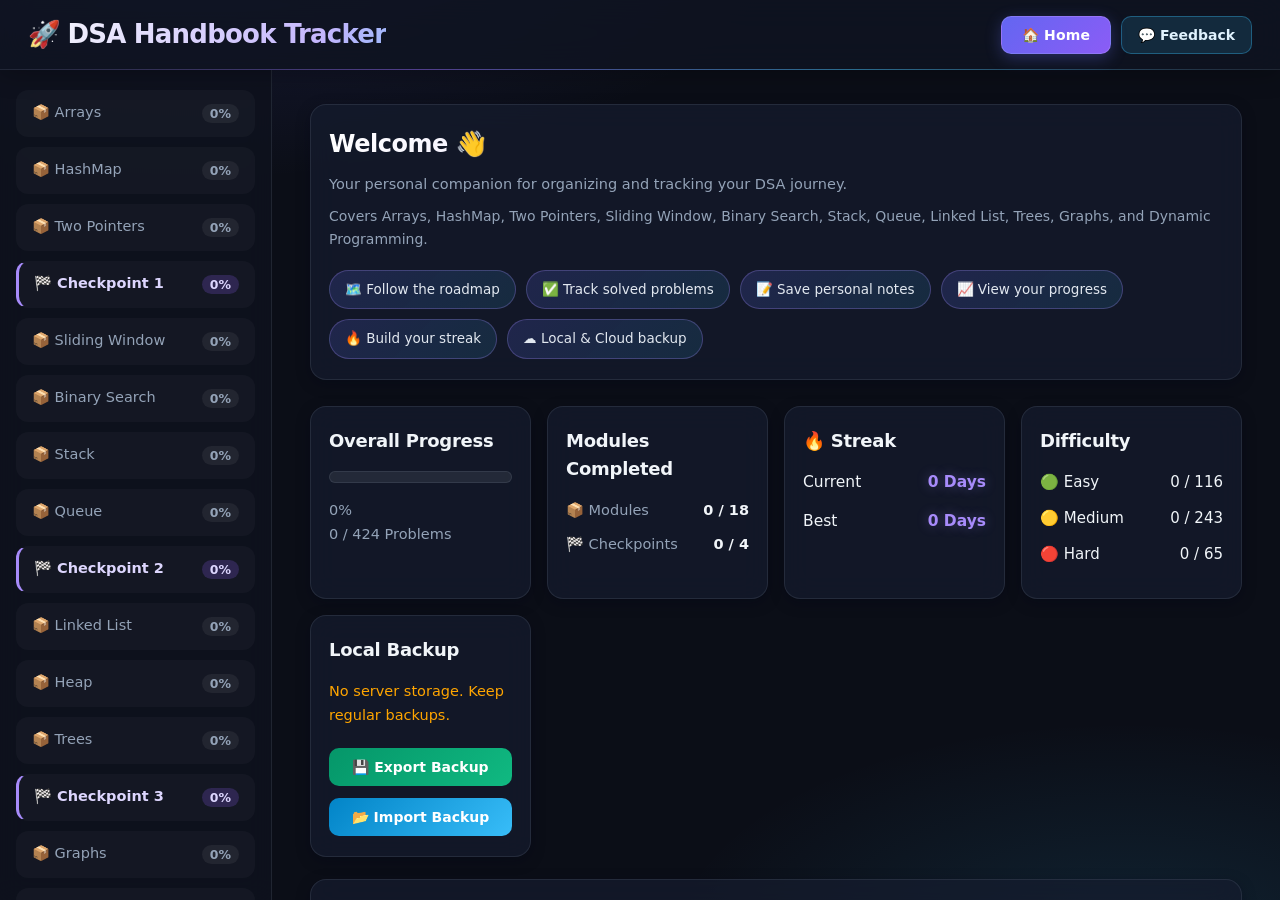
==== commit 46e6cfb3: "Modify head for SEO, add topics name under welcome card, fix welcome feature ui in mobile view" ====
--- a/index.html
+++ b/index.html
@@ -15,35 +15,50 @@
 
     <!-- Open Graph (for social & search previews) -->
     <meta property="og:type" content="website">
+    <meta property="og:site_name" content="DSA Handbook Tracker">
     <meta property="og:title" content="DSA Handbook Tracker — Master DSA Patterns & Track Progress">
     <meta property="og:description"
         content="Follow a structured DSA roadmap, track solved problems by difficulty, save rich pattern notes, and sync your coding streak.">
     <meta property="og:url" content="https://dsa-handbook-tracker.rakib98.workers.dev/">
+    <meta property="og:image" content="https://dsa-handbook-tracker.rakib98.workers.dev/logos/android-chrome-512x512.png">
 
     <!-- Twitter Card -->
     <meta name="twitter:card" content="summary">
     <meta name="twitter:title" content="DSA Handbook Tracker">
     <meta name="twitter:description"
         content="Interactive DSA pattern roadmap, problem tracker, notes editor, and cloud sync.">
+    <meta name="twitter:image" content="https://dsa-handbook-tracker.rakib98.workers.dev/logos/android-chrome-512x512.png">
+
+    <meta name="google-site-verification" content="uwI_EY1ZxXEhJWY8GNsYlFqBrpz4piec3okssQO5GAM" />
 
     <!-- Structured Data for Google -->
     <script type="application/ld+json">
     {
-    "@context": "https://schema.org",
-    "@type": "WebApplication",
-    "name": "DSA Handbook Tracker",
-    "url": "https://dsa-handbook-tracker.rakib98.workers.dev/",
-    "description": "Interactive web app for tracking Data Structures and Algorithms (DSA) patterns, solved problems, study streaks, and personal notes.",
-    "applicationCategory": "EducationalApplication",
-    "operatingSystem": "Web",
-    "author": {
+      "@context": "https://schema.org",
+      "@type": "WebSite",
+      "name": "DSA Handbook Tracker",
+      "url": "https://dsa-handbook-tracker.rakib98.workers.dev/"
+    }
+    </script>
+
+    <script type="application/ld+json">
+    {
+      "@context": "https://schema.org",
+      "@type": "WebApplication",
+      "name": "DSA Handbook Tracker",
+      "url": "https://dsa-handbook-tracker.rakib98.workers.dev/",
+      "description": "Interactive web app for tracking Data Structures and Algorithms (DSA) patterns, solved problems, study streaks, and personal notes.",
+      "applicationCategory": "EducationalApplication",
+      "operatingSystem": "Web",
+      "author": {
         "@type": "Person",
         "name": "Rakib Islam"
-    }
+      }
     }
     </script>
 
     <link rel="icon" type="image/x-icon" href="./logos/favicon.ico">
+    <link rel="icon" type="image/png" sizes="512x512" href="./logos/android-chrome-512x512.png">
     <link rel="icon" type="image/png" sizes="32x32" href="./logos/favicon-32x32.png">
     <link rel="icon" type="image/png" sizes="16x16" href="./logos/favicon-16x16.png">
     <link rel="apple-touch-icon" sizes="180x180" href="./logos/apple-touch-icon.png">
@@ -108,6 +123,10 @@
                         Your personal companion for organizing and tracking your DSA journey.
                     </p>
 
+                    <p style="margin: -10px 0 18px; color: #94a3b8; font-size: 14px;">
+                        Covers Arrays, HashMap, Two Pointers, Sliding Window, Binary Search, Stack, Queue, Linked List, Trees, Graphs, and Dynamic Programming.
+                    </p>
+
                     <div class="welcome-features">
                         <span>🗺️ Follow the roadmap</span>
                         <span>✅ Track solved problems</span>
--- a/style.css
+++ b/style.css
@@ -1782,6 +1782,22 @@
         justify-content: center;
     }
 
+    .welcome-features {
+        display: grid;
+        grid-template-columns: repeat(2, minmax(0, 1fr));
+        gap: 8px;
+    }
+
+    .welcome-features span {
+        display: flex;
+        align-items: center;
+        justify-content: center;
+        text-align: center;
+        padding: 8px 6px;
+        font-size: 11.5px;
+        line-height: 1.25;
+    }
+
     #moduleContent {
         padding: 18px;
         width: 100%;
